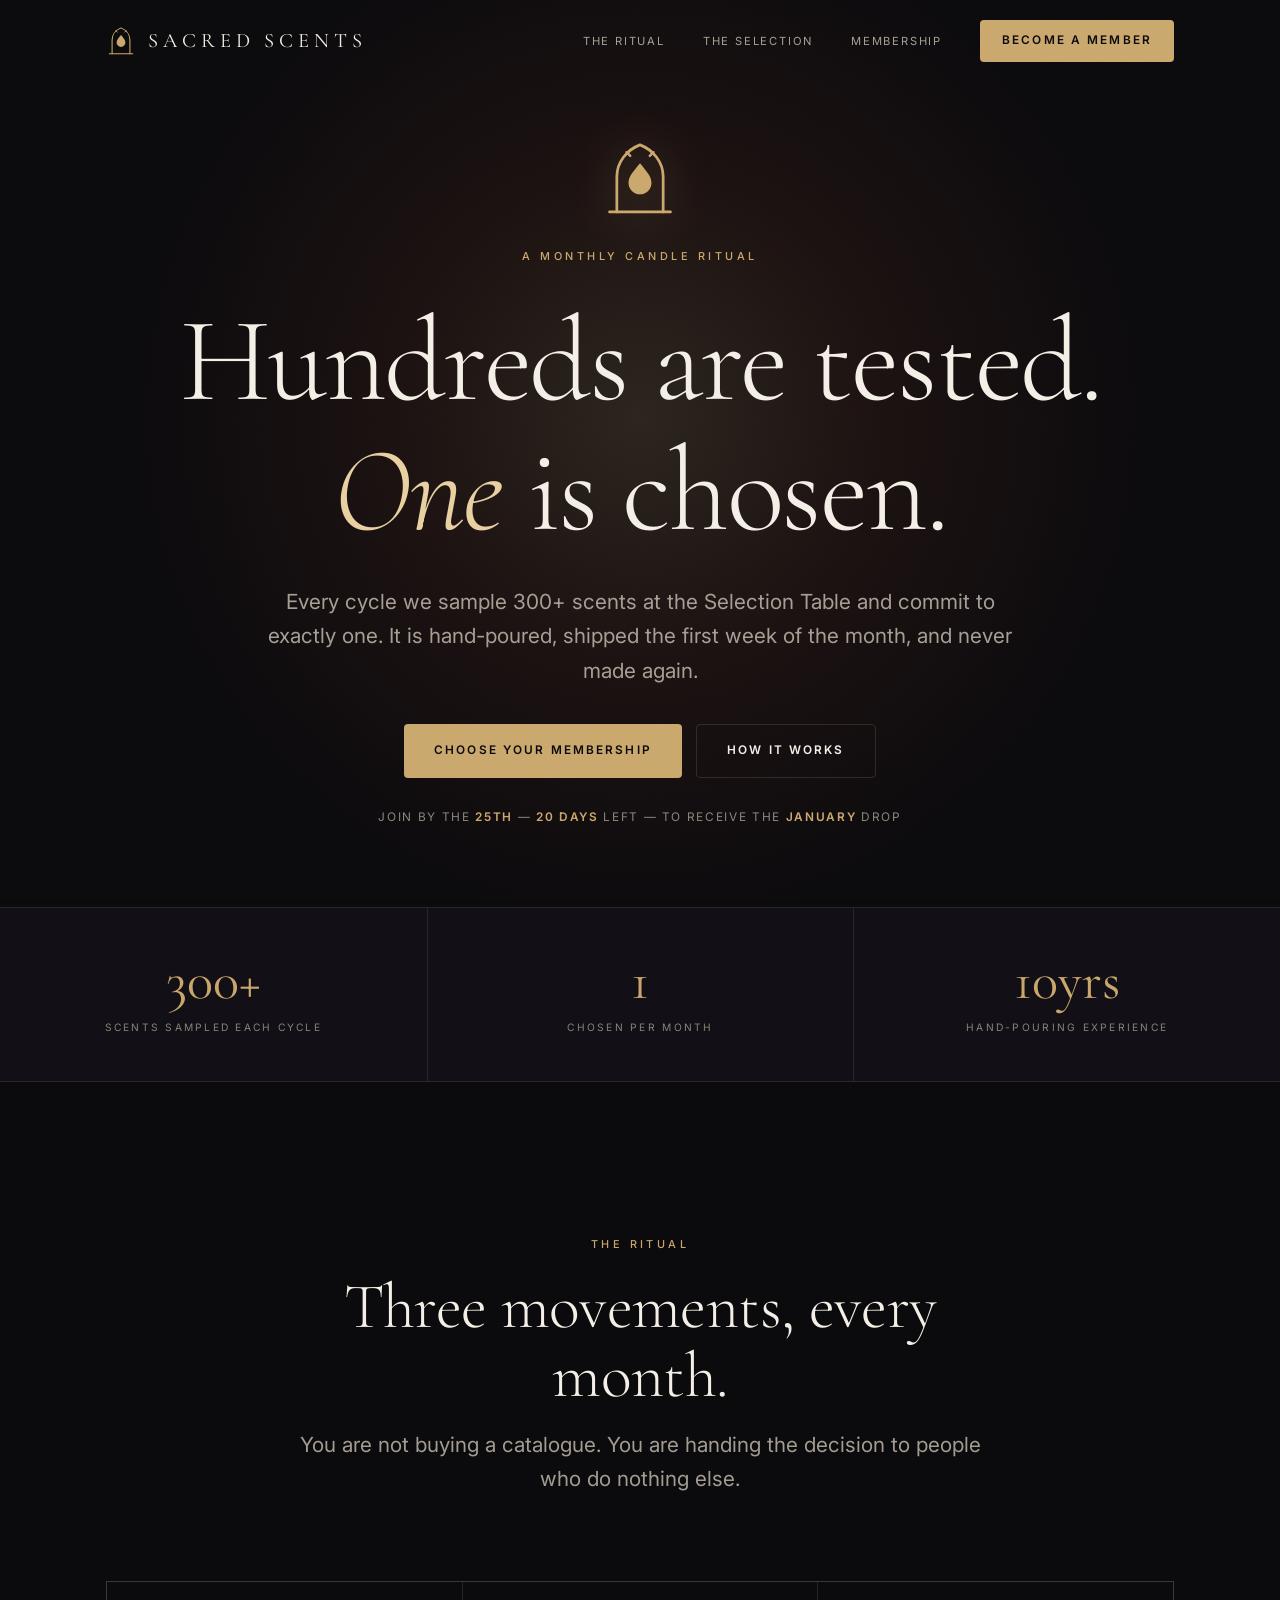
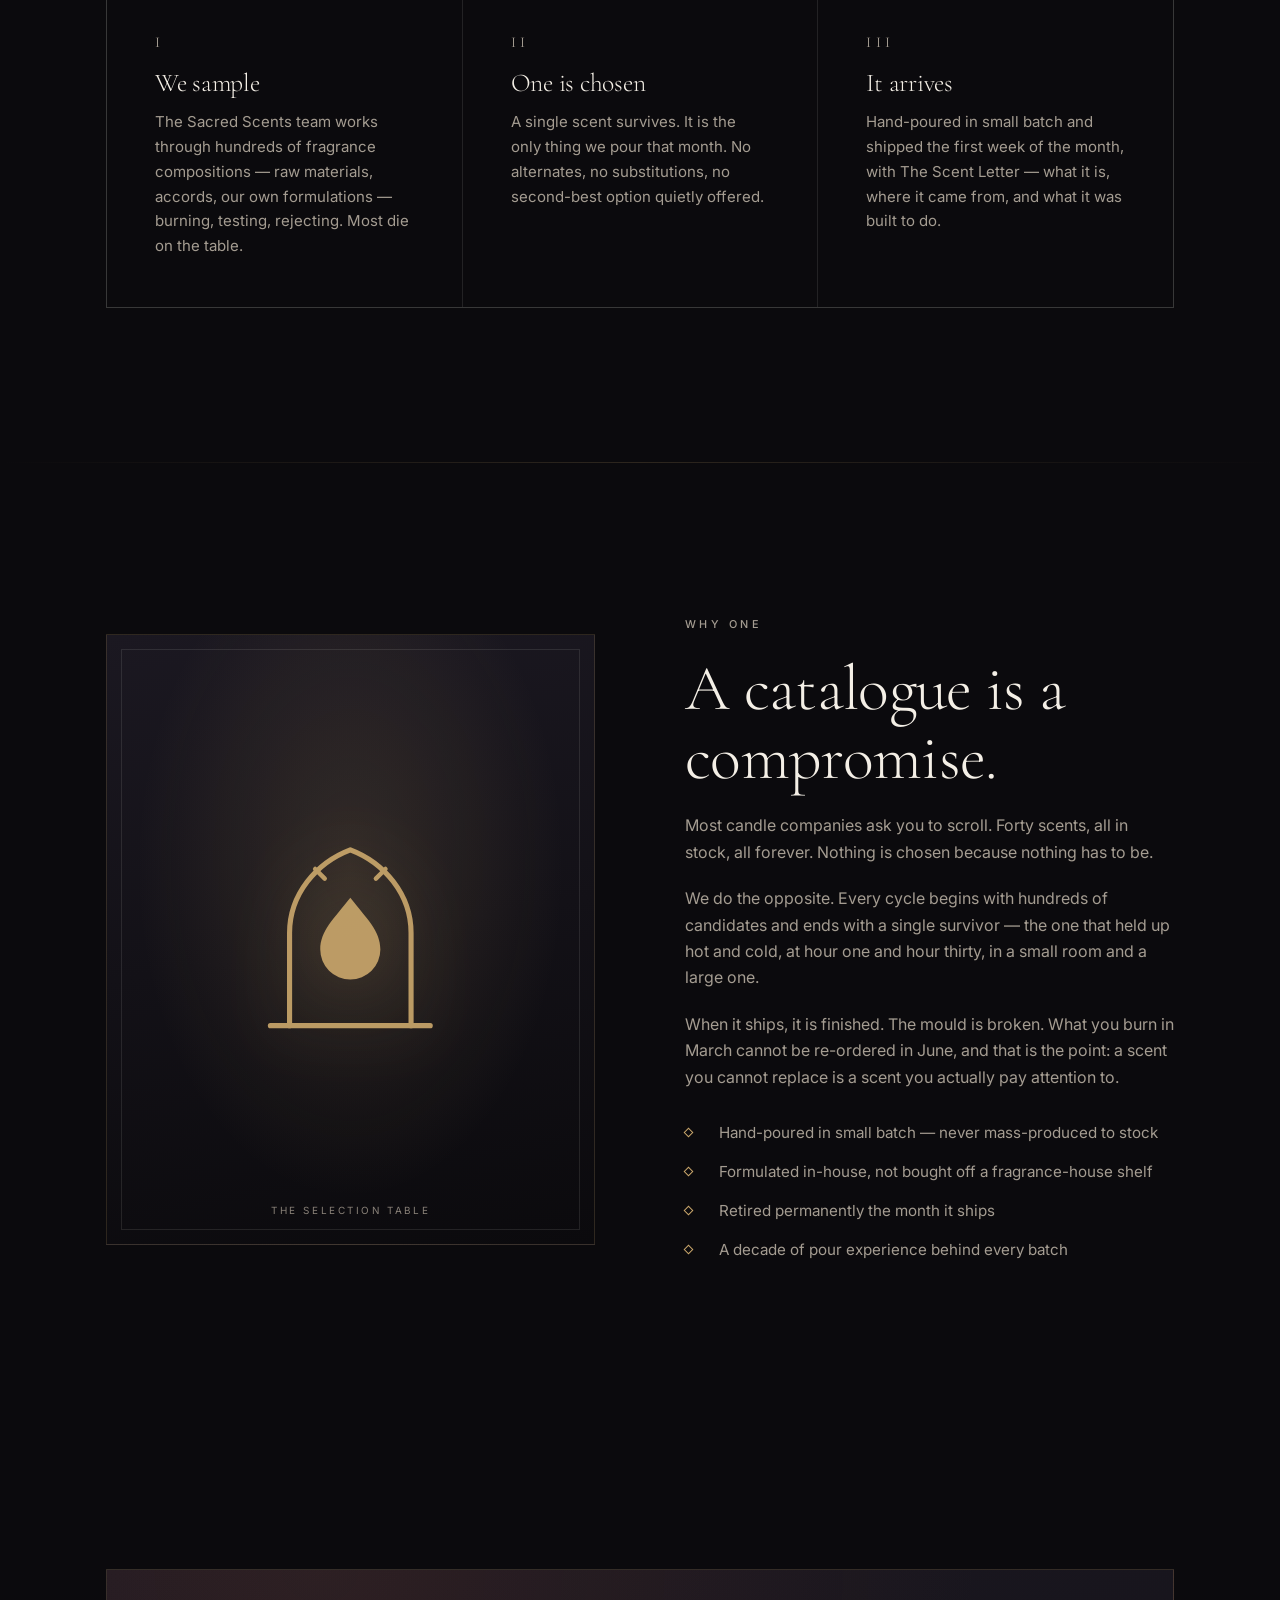
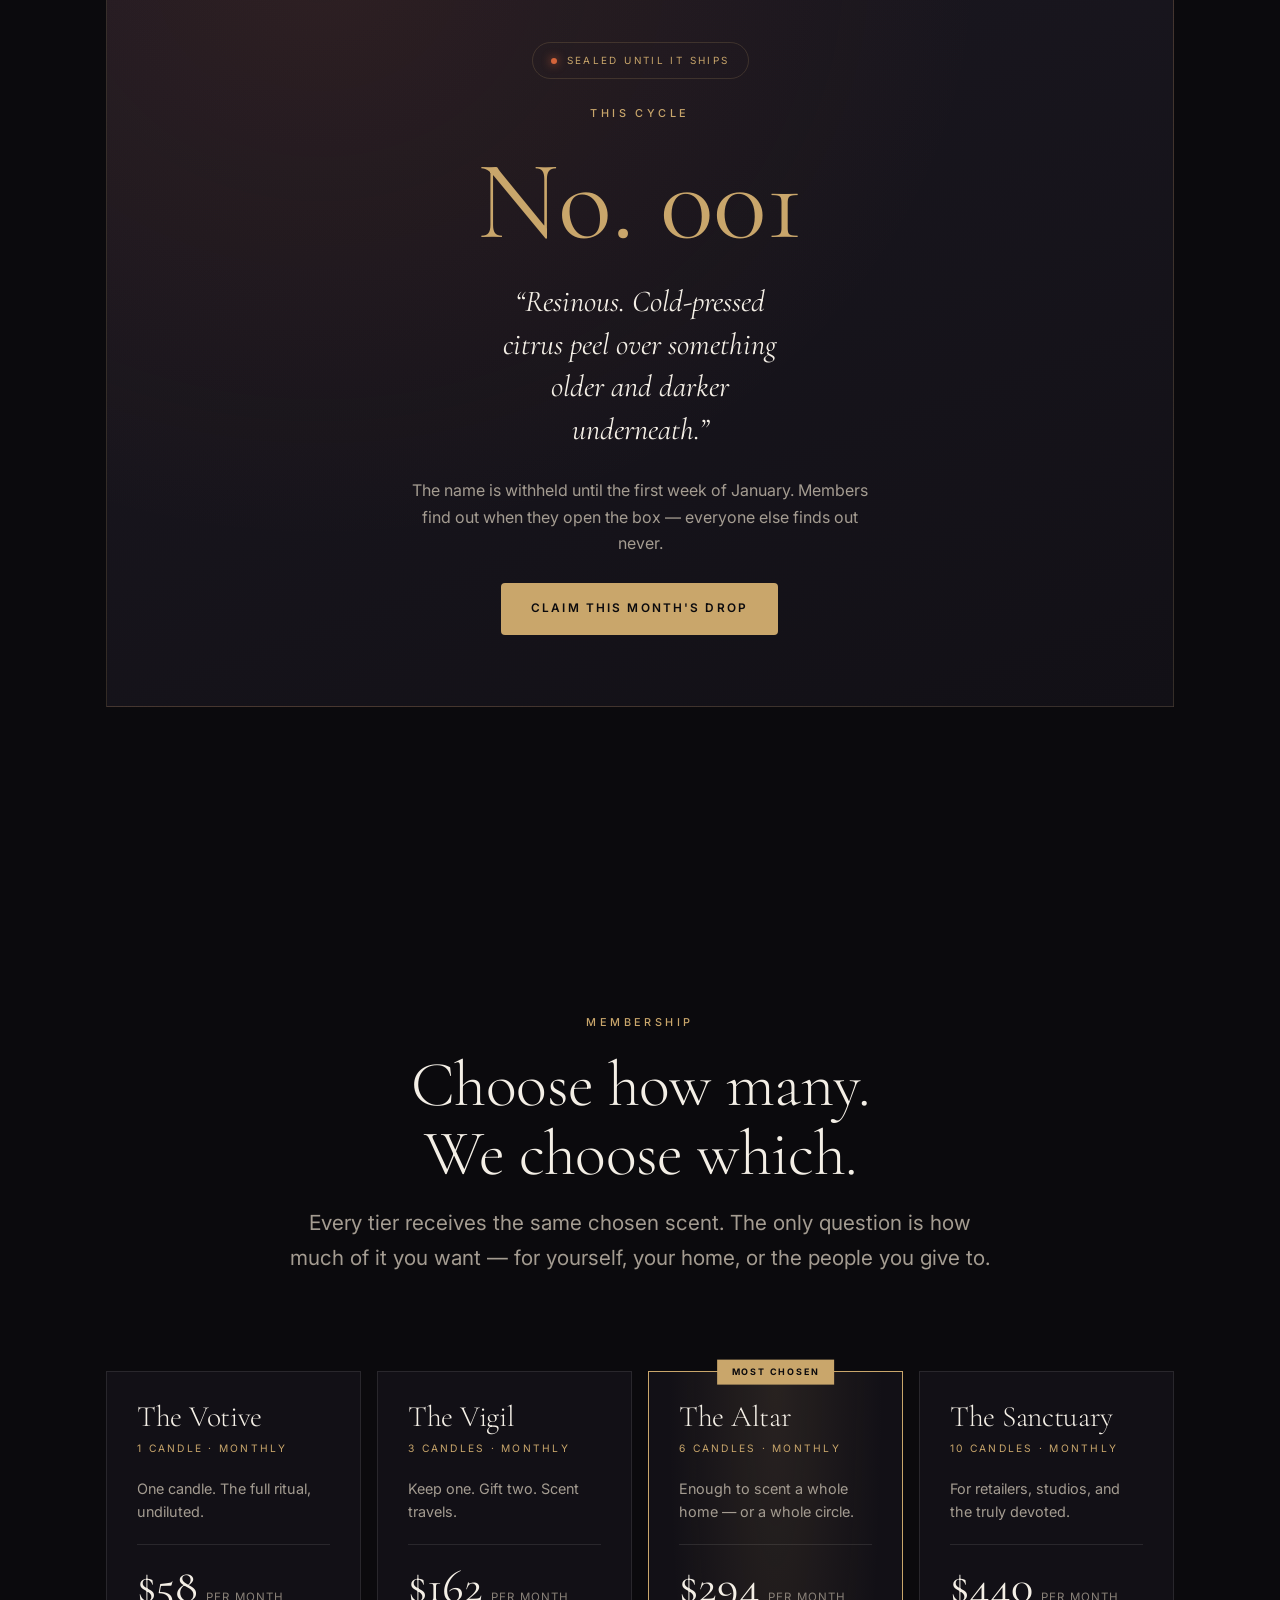
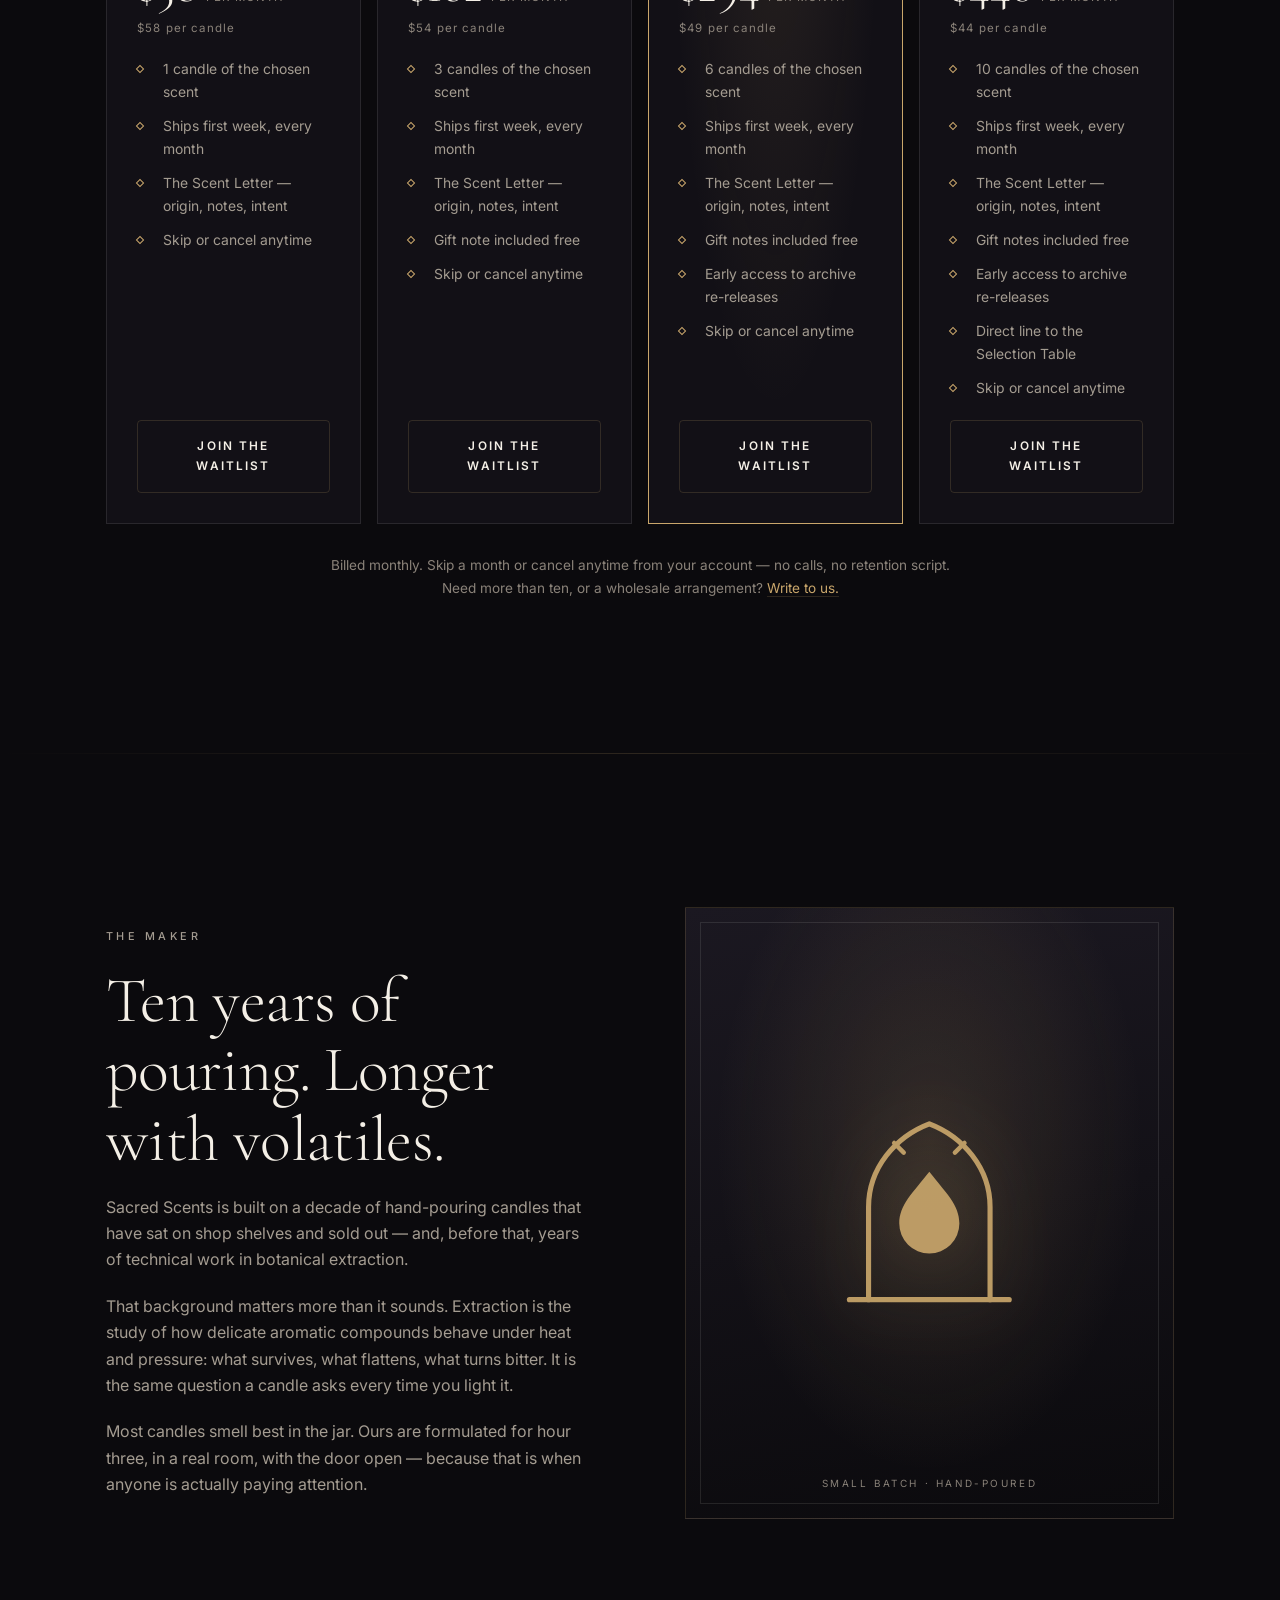
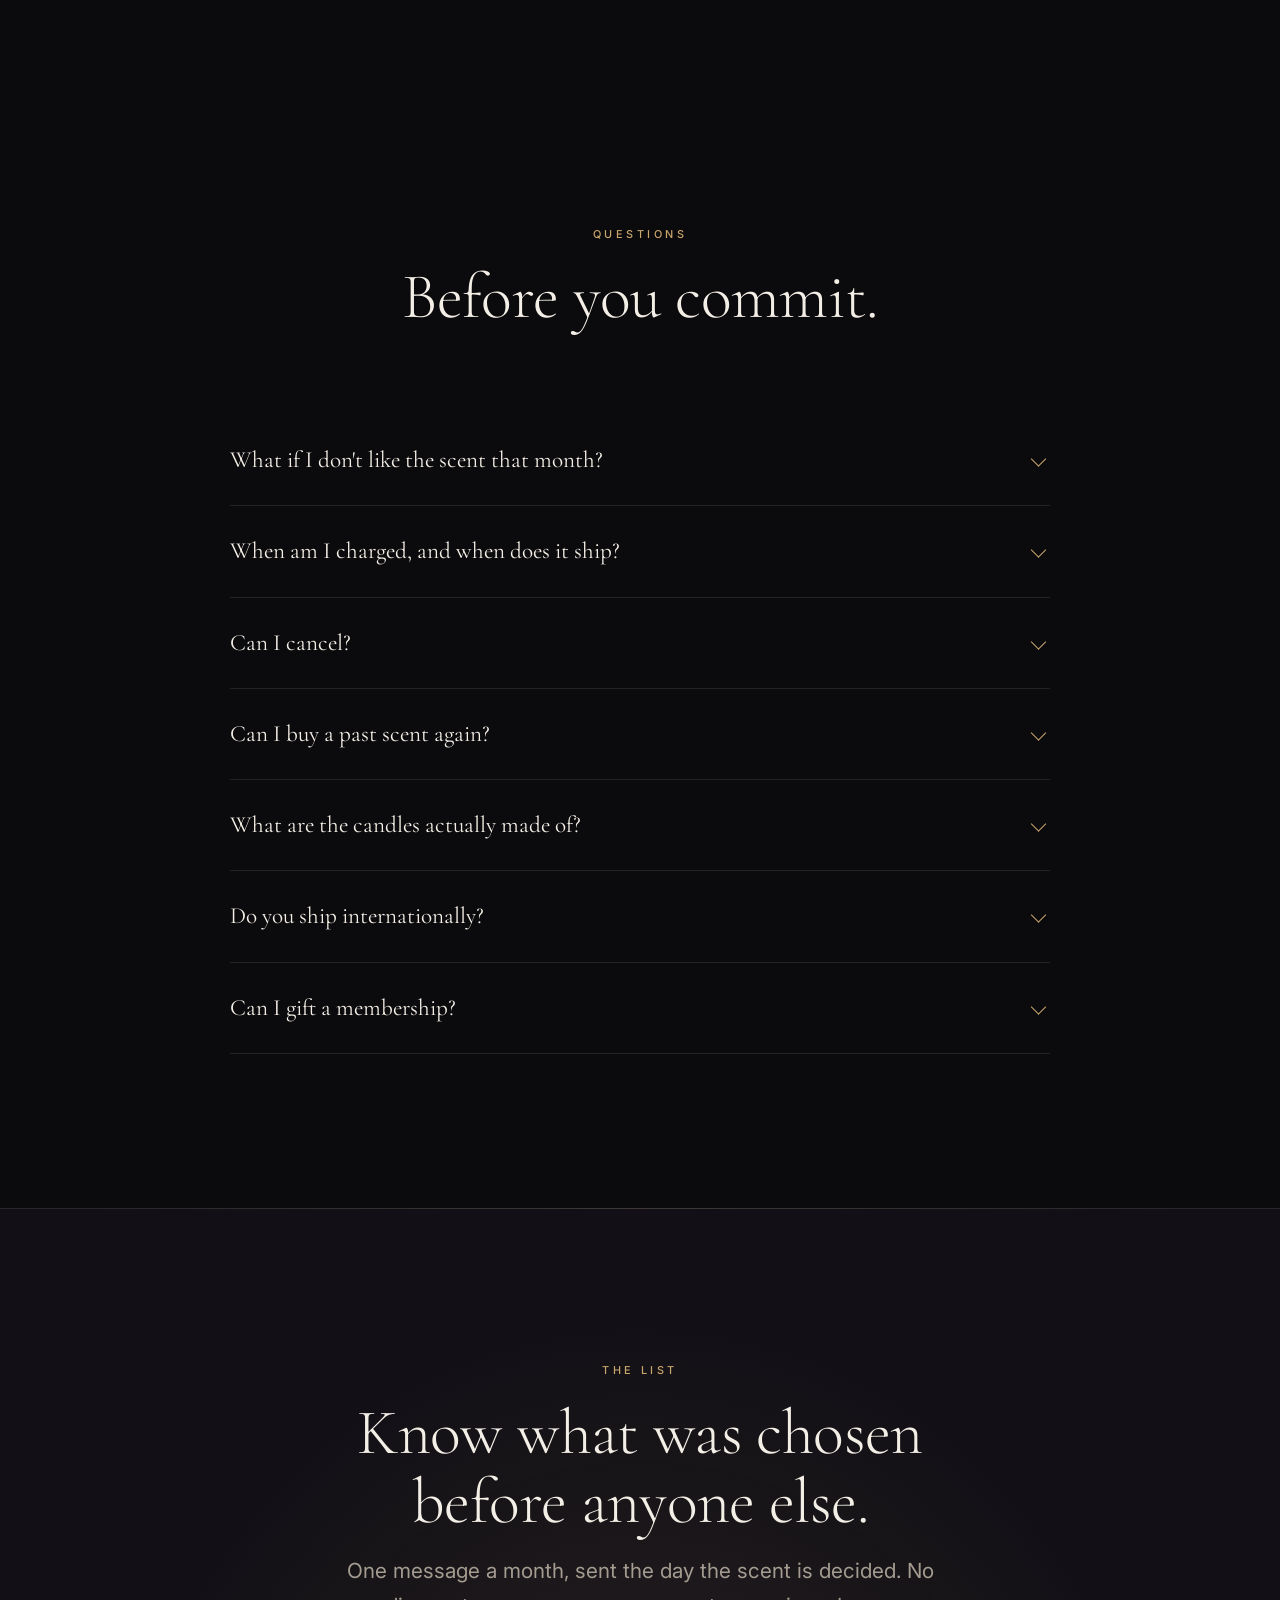
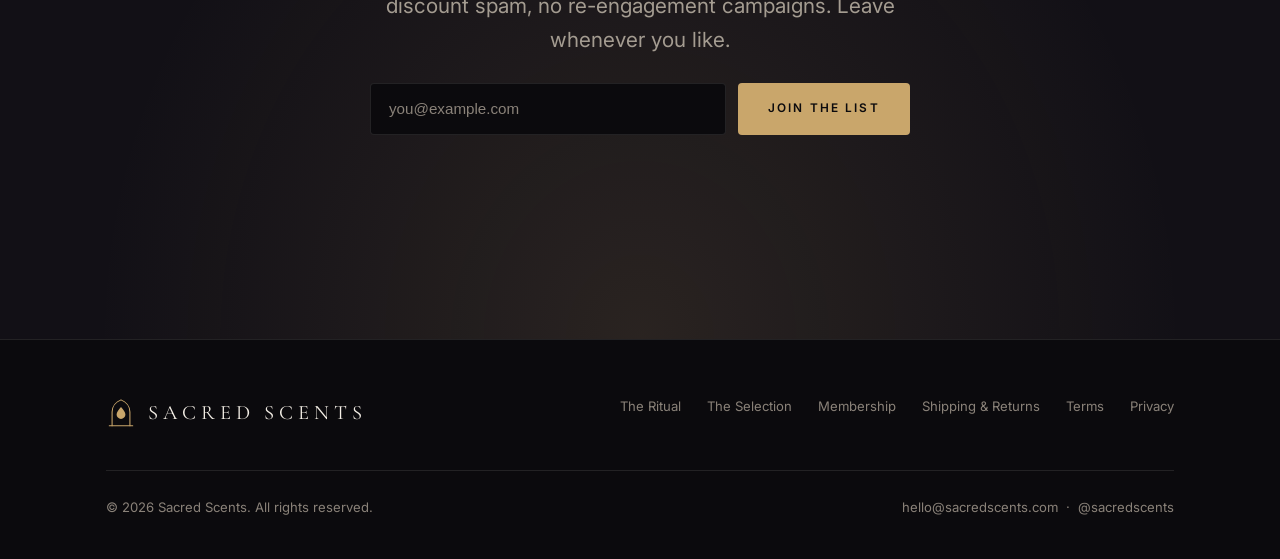
==== index.html @ c2bd65b9 "Build Sacred Scents membership landing page and launch kit Sacred Scents sells a monthly candle memb" ====
<!DOCTYPE html>
<html lang="en">
<head>
<meta charset="utf-8">
<meta name="viewport" content="width=device-width, initial-scale=1">

<title>Sacred Scents — One Scent. Chosen From Hundreds. Every Month.</title>
<meta name="description" content="A monthly candle membership. Hundreds of scents are tested each cycle; exactly one is chosen, hand-poured, and shipped the first week of the month. Then it's gone.">

<meta property="og:type" content="website">
<meta property="og:title" content="Sacred Scents — One Scent. Chosen From Hundreds.">
<meta property="og:description" content="Hundreds of scents tested. One chosen. Hand-poured and shipped the first week of every month.">
<meta property="og:image" content="assets/logo.svg">
<meta name="twitter:card" content="summary_large_image">
<meta name="theme-color" content="#0B0A0D">

<link rel="icon" href="assets/favicon.svg" type="image/svg+xml">
<link rel="preconnect" href="https://fonts.googleapis.com">
<link rel="preconnect" href="https://fonts.gstatic.com" crossorigin>
<link href="https://fonts.googleapis.com/css2?family=Cormorant+Garamond:ital,wght@0,300;0,400;1,300;1,400&family=Inter:wght@400;500;600;700&display=swap" rel="stylesheet">
<link rel="stylesheet" href="css/style.css">
</head>

<body>

<!-- ============ HEADER ============ -->
<header class="site-header">
  <div class="wrap header-inner">
    <a class="logo" href="#top" aria-label="Sacred Scents home">
      <svg viewBox="0 0 64 64" fill="none" aria-hidden="true">
        <path d="M13 59V30C13 17.8 21.5 8 32 4c10.5 4 19 13.8 19 26v29" stroke="currentColor" stroke-width="2.25" stroke-linecap="round" stroke-linejoin="round"/>
        <path d="M7 59h50" stroke="currentColor" stroke-width="2.25" stroke-linecap="round"/>
        <path d="M24 13l-3-3M40 13l3-3" stroke="currentColor" stroke-width="2" stroke-linecap="round"/>
        <path d="M32 19c5.2 6.6 9.4 10.4 9.4 16.2a9.4 9.4 0 1 1-18.8 0C22.6 29.4 26.8 25.6 32 19Z" fill="currentColor"/>
      </svg>
      <span class="logo-text">Sacred Scents</span>
    </a>

    <nav class="nav" aria-label="Main">
      <a class="nav-link" href="#ritual">The Ritual</a>
      <a class="nav-link" href="#selection">The Selection</a>
      <a class="nav-link" href="#membership">Membership</a>
      <a class="btn btn-primary" href="#membership">Become a Member</a>
    </nav>
  </div>
</header>

<main id="top">

<!-- ============ HERO ============ -->
<section class="hero">
  <div class="hero-glow" aria-hidden="true"></div>
  <div class="wrap hero-inner">

    <svg class="hero-mark" viewBox="0 0 64 64" fill="none" aria-hidden="true">
      <path d="M13 59V30C13 17.8 21.5 8 32 4c10.5 4 19 13.8 19 26v29" stroke="currentColor" stroke-width="2.25" stroke-linecap="round" stroke-linejoin="round"/>
      <path d="M7 59h50" stroke="currentColor" stroke-width="2.25" stroke-linecap="round"/>
      <path d="M24 13l-3-3M40 13l3-3" stroke="currentColor" stroke-width="2" stroke-linecap="round"/>
      <path d="M32 19c5.2 6.6 9.4 10.4 9.4 16.2a9.4 9.4 0 1 1-18.8 0C22.6 29.4 26.8 25.6 32 19Z" fill="currentColor"/>
    </svg>

    <p class="eyebrow">A monthly candle ritual</p>

    <h1 class="display">
      <span class="line">Hundreds are tested.</span>
      <span class="line"><em>One</em> is chosen.</span>
    </h1>

    <p class="lede">
      Every cycle we sample <span data-drop-sampled>300</span>+ scents at the Selection Table
      and commit to exactly one. It is hand-poured, shipped the first week of the month,
      and never made again.
    </p>

    <div class="hero-cta">
      <a class="btn btn-primary" href="#membership">Choose your membership</a>
      <a class="btn btn-ghost" href="#ritual">How it works</a>
    </div>

    <p class="hero-note">
      Join by the <strong data-cycle="cutoff">25th</strong> &mdash;
      <strong><span data-cycle="days">0</span> <span data-cycle="daysword">days</span></strong> left &mdash;
      to receive the <strong data-cycle="shipmonth">next</strong> drop
    </p>

  </div>
</section>

<!-- ============ STAT STRIP ============ -->
<section class="strip">
  <div class="strip-grid">
    <div class="stat">
      <div class="stat-num"><span data-proof="scentsPerCycle">300</span>+</div>
      <div class="stat-label">Scents sampled each cycle</div>
    </div>
    <div class="stat">
      <div class="stat-num" data-proof="chosenPerCycle">1</div>
      <div class="stat-label">Chosen per month</div>
    </div>
    <div class="stat">
      <div class="stat-num"><span data-proof="yearsMaking">10</span>yrs</div>
      <div class="stat-label">Hand-pouring experience</div>
    </div>
  </div>
</section>

<!-- ============ THE RITUAL ============ -->
<section class="section-pad" id="ritual">
  <div class="wrap">
    <div class="section-head center reveal">
      <p class="eyebrow">The Ritual</p>
      <h2 class="h2">Three movements, every month.</h2>
      <p class="lede">
        You are not buying a catalogue. You are handing the decision to people
        who do nothing else.
      </p>
    </div>

    <div class="steps reveal">
      <div class="step">
        <p class="step-num">I</p>
        <h3>We sample</h3>
        <p>
          The Sacred Scents team works through hundreds of fragrance compositions
          &mdash; raw materials, accords, our own formulations &mdash; burning, testing,
          rejecting. Most die on the table.
        </p>
      </div>
      <div class="step">
        <p class="step-num">II</p>
        <h3>One is chosen</h3>
        <p>
          A single scent survives. It is the only thing we pour that month.
          No alternates, no substitutions, no second-best option quietly offered.
        </p>
      </div>
      <div class="step">
        <p class="step-num">III</p>
        <h3>It arrives</h3>
        <p>
          Hand-poured in small batch and shipped the first week of the month,
          with The Scent Letter &mdash; what it is, where it came from, and what
          it was built to do.
        </p>
      </div>
    </div>
  </div>
</section>

<hr class="rule">

<!-- ============ THE SELECTION ============ -->
<section class="section-pad" id="selection">
  <div class="wrap split">

    <div class="plate reveal">
      <svg class="plate-mark" viewBox="0 0 64 64" fill="none" aria-hidden="true">
        <path d="M13 59V30C13 17.8 21.5 8 32 4c10.5 4 19 13.8 19 26v29" stroke="currentColor" stroke-width="1.6" stroke-linecap="round" stroke-linejoin="round"/>
        <path d="M7 59h50" stroke="currentColor" stroke-width="1.6" stroke-linecap="round"/>
        <path d="M24 13l-3-3M40 13l3-3" stroke="currentColor" stroke-width="1.4" stroke-linecap="round"/>
        <path d="M32 19c5.2 6.6 9.4 10.4 9.4 16.2a9.4 9.4 0 1 1-18.8 0C22.6 29.4 26.8 25.6 32 19Z" fill="currentColor"/>
      </svg>
      <p class="plate-caption">The Selection Table</p>
      <!-- TODO: swap this plate for a real photograph of the pour room
           or the testing bench. Keep the 4:5 ratio. -->
    </div>

    <div class="prose reveal">
      <p class="eyebrow">Why one</p>
      <h2 class="h2">A catalogue is a compromise.</h2>
      <p>
        Most candle companies ask you to scroll. Forty scents, all in stock,
        all forever. Nothing is chosen because nothing has to be.
      </p>
      <p>
        We do the opposite. Every cycle begins with hundreds of candidates and
        ends with a single survivor &mdash; the one that held up hot and cold,
        at hour one and hour thirty, in a small room and a large one.
      </p>
      <p>
        When it ships, it is finished. The mould is broken. What you burn in
        March cannot be re-ordered in June, and that is the point: a scent you
        cannot replace is a scent you actually pay attention to.
      </p>

      <ul class="marks">
        <li>Hand-poured in small batch &mdash; never mass-produced to stock</li>
        <li>Formulated in-house, not bought off a fragrance-house shelf</li>
        <li>Retired permanently the month it ships</li>
        <li>A decade of pour experience behind every batch</li>
      </ul>
    </div>

  </div>
</section>

<!-- ============ THIS MONTH'S DROP ============ -->
<section class="section-pad">
  <div class="wrap">
    <div class="drop reveal">
      <span class="sealed">Sealed until it ships</span>
      <p class="eyebrow">This cycle</p>
      <div class="drop-number" data-drop-number>No. 001</div>
      <p class="drop-teaser" data-drop-teaser></p>
      <p class="muted" style="max-width:46ch">
        The name is withheld until the first week of
        <span data-cycle="shipmonth">next month</span>. Members find out when
        they open the box &mdash; everyone else finds out never.
      </p>
      <a class="btn btn-primary" href="#membership">Claim this month's drop</a>
    </div>
  </div>
</section>

<!-- ============ MEMBERSHIP ============ -->
<section class="section-pad" id="membership">
  <div class="wrap">
    <div class="section-head center reveal">
      <p class="eyebrow">Membership</p>
      <h2 class="h2">Choose how many.<br>We choose which.</h2>
      <p class="lede">
        Every tier receives the same chosen scent. The only question is how much
        of it you want &mdash; for yourself, your home, or the people you give to.
      </p>
    </div>

    <div class="tiers" data-tiers>
      <!-- rendered from js/config.js -->
    </div>

    <p class="tiers-foot">
      Billed monthly. Skip a month or cancel anytime from your account &mdash; no calls, no retention script.<br>
      Need more than ten, or a wholesale arrangement?
      <a data-brand-email-href href="#">Write to us.</a>
    </p>
  </div>
</section>

<hr class="rule">

<!-- ============ THE MAKER ============ -->
<section class="section-pad">
  <div class="wrap split">
    <div class="prose reveal">
      <p class="eyebrow">The Maker</p>
      <h2 class="h2">Ten years of pouring. Longer with volatiles.</h2>
      <p>
        Sacred Scents is built on a decade of hand-pouring candles that have sat
        on shop shelves and sold out &mdash; and, before that, years of technical
        work in botanical extraction.
      </p>
      <p>
        That background matters more than it sounds. Extraction is the study of
        how delicate aromatic compounds behave under heat and pressure: what
        survives, what flattens, what turns bitter. It is the same question a
        candle asks every time you light it.
      </p>
      <p>
        Most candles smell best in the jar. Ours are formulated for hour three,
        in a real room, with the door open &mdash; because that is when anyone
        is actually paying attention.
      </p>
      <!-- TODO: add a founder portrait + signature here once you have one.
           Social proof accelerator: name the stores that carried your candles. -->
    </div>

    <div class="plate reveal">
      <svg class="plate-mark" viewBox="0 0 64 64" fill="none" aria-hidden="true">
        <path d="M13 59V30C13 17.8 21.5 8 32 4c10.5 4 19 13.8 19 26v29" stroke="currentColor" stroke-width="1.6" stroke-linecap="round" stroke-linejoin="round"/>
        <path d="M7 59h50" stroke="currentColor" stroke-width="1.6" stroke-linecap="round"/>
        <path d="M24 13l-3-3M40 13l3-3" stroke="currentColor" stroke-width="1.4" stroke-linecap="round"/>
        <path d="M32 19c5.2 6.6 9.4 10.4 9.4 16.2a9.4 9.4 0 1 1-18.8 0C22.6 29.4 26.8 25.6 32 19Z" fill="currentColor"/>
      </svg>
      <p class="plate-caption">Small batch &middot; hand-poured</p>
      <!-- TODO: swap for a photograph of a candle burning, or the pour itself. -->
    </div>
  </div>
</section>

<!-- ============ FAQ ============ -->
<section class="section-pad">
  <div class="wrap">
    <div class="section-head center reveal">
      <p class="eyebrow">Questions</p>
      <h2 class="h2">Before you commit.</h2>
    </div>

    <div class="faq reveal">

      <details>
        <summary>What if I don't like the scent that month?</summary>
        <div class="answer">
          <p>
            You can skip any month from your account, as long as you do it before
            the <span data-cycle="cutoff">25th</span>. You will not be charged and
            nothing will ship. Your membership picks back up the following cycle.
          </p>
          <p>
            That said &mdash; the discovery is the product. Members regularly tell
            us their favourite candle of the year was one they would never have
            picked off a shelf.
          </p>
        </div>
      </details>

      <details>
        <summary>When am I charged, and when does it ship?</summary>
        <div class="answer">
          <p>
            You are charged on the same date each month when your membership
            renews. Orders are cut off on the <span data-cycle="cutoff">25th</span>,
            poured in the days after, and shipped during the first week of the
            following month.
          </p>
          <p>
            Join today and your first box goes out in the first week of
            <span data-cycle="shipmonth">next month</span>.
          </p>
        </div>
      </details>

      <details>
        <summary>Can I cancel?</summary>
        <div class="answer">
          <p>
            Anytime, in two clicks, from the billing portal linked in every receipt
            we send. No phone call, no email chain, no offer you have to decline
            three times. If a membership needs a retention script to survive, it
            was not worth having.
          </p>
        </div>
      </details>

      <details>
        <summary>Can I buy a past scent again?</summary>
        <div class="answer">
          <p>
            No. When a cycle closes, that scent is retired permanently. Occasionally
            we re-release a single archive scent for existing members at
            The Altar tier and above &mdash; but it is never guaranteed and never
            sold publicly.
          </p>
        </div>
      </details>

      <details>
        <summary>What are the candles actually made of?</summary>
        <div class="answer">
          <!-- TODO: replace with your real specs before launch. Be specific —
               this answer converts. e.g. "9 oz, coconut-apricot wax, crackling
               wood wick, 55-60 hour burn, amber glass vessel." -->
          <p>
            Hand-poured in small batch using a clean-burning natural wax blend,
            with a fragrance load tuned per scent rather than per recipe.
            Full specifications &mdash; size, wax, wick, burn time &mdash; are listed
            at checkout and printed on The Scent Letter in every box.
          </p>
        </div>
      </details>

      <details>
        <summary>Do you ship internationally?</summary>
        <div class="answer">
          <!-- TODO: confirm your shipping zones before launch. -->
          <p>
            We ship across the United States with tracking included on every
            membership. International shipping is opening in stages &mdash;
            <a data-brand-email-href href="#">write to us</a> and we will tell
            you when your country is next.
          </p>
        </div>
      </details>

      <details>
        <summary>Can I gift a membership?</summary>
        <div class="answer">
          <p>
            Yes &mdash; take The Vigil or The Altar and have the extra candles sent
            with a gift note at no charge. For a full standalone gift membership,
            <a data-brand-email-href href="#">write to us</a> and we will set it up
            by hand.
          </p>
        </div>
      </details>

    </div>
  </div>
</section>

<!-- ============ WAITLIST / JOIN ============ -->
<section class="section-pad join" id="join">
  <div class="wrap section-head center reveal" style="margin-bottom:0">
    <p class="eyebrow">The List</p>
    <h2 class="h2">Know what was chosen<br>before anyone else.</h2>
    <p class="lede">
      One message a month, sent the day the scent is decided. No discount spam,
      no re-engagement campaigns. Leave whenever you like.
    </p>

    <form class="form" data-form novalidate>
      <label class="sr-only" for="email" style="position:absolute;width:1px;height:1px;overflow:hidden;clip:rect(0 0 0 0)">Email address</label>
      <input id="email" type="email" name="email" required autocomplete="email" placeholder="you@example.com">
      <button class="btn btn-primary" type="submit">Join the list</button>
    </form>
    <p class="form-msg" data-form-msg role="status" aria-live="polite"></p>
  </div>
</section>

</main>

<!-- ============ FOOTER ============ -->
<footer class="site-footer">
  <div class="wrap">

    <div class="footer-top">
      <a class="logo" href="#top" aria-label="Sacred Scents home">
        <svg viewBox="0 0 64 64" fill="none" aria-hidden="true">
          <path d="M13 59V30C13 17.8 21.5 8 32 4c10.5 4 19 13.8 19 26v29" stroke="currentColor" stroke-width="2.25" stroke-linecap="round" stroke-linejoin="round"/>
          <path d="M7 59h50" stroke="currentColor" stroke-width="2.25" stroke-linecap="round"/>
          <path d="M32 19c5.2 6.6 9.4 10.4 9.4 16.2a9.4 9.4 0 1 1-18.8 0C22.6 29.4 26.8 25.6 32 19Z" fill="currentColor"/>
        </svg>
        <span class="logo-text">Sacred Scents</span>
      </a>

      <nav class="footer-links" aria-label="Footer">
        <a href="#ritual">The Ritual</a>
        <a href="#selection">The Selection</a>
        <a href="#membership">Membership</a>
        <a href="legal/shipping.html">Shipping &amp; Returns</a>
        <a href="legal/terms.html">Terms</a>
        <a href="legal/privacy.html">Privacy</a>
      </nav>
    </div>

    <div class="footer-bottom">
      <p>&copy; <span data-year>2026</span> Sacred Scents. All rights reserved.</p>
      <p>
        <a data-brand-email href="#">hello@sacredscents.com</a>
        &nbsp;&middot;&nbsp;
        <a data-brand-instagram="handle" href="#" rel="noopener">@sacredscents</a>
      </p>
    </div>

  </div>
</footer>

<script src="js/config.js"></script>
<script src="js/main.js"></script>
</body>
</html>
---- css/style.css ----
/* ============================================================
   SACRED SCENTS — stylesheet
   ============================================================ */

/* ---------- tokens ---------- */
:root {
  --ink:        #0B0A0D;
  --ink-2:      #121016;
  --ink-3:      #1B1821;
  --line:       rgba(201, 166, 107, 0.18);
  --line-soft:  rgba(244, 239, 230, 0.10);

  --bone:       #F4EFE6;
  --bone-dim:   #A49C91;
  --bone-faint: #8A8279;

  --gold:       #C9A66B;
  --gold-lit:   #E8CFA0;
  --ember:      #D4643A;

  --serif: "Cormorant Garamond", Garamond, Georgia, serif;
  --sans:  "Inter", -apple-system, BlinkMacSystemFont, "Segoe UI", Helvetica, Arial, sans-serif;

  --wrap: 1180px;
  --gutter: clamp(20px, 5vw, 56px);
  --radius: 4px;

  --ease: cubic-bezier(0.22, 1, 0.36, 1);
}

/* ---------- reset ---------- */
*, *::before, *::after { box-sizing: border-box; }
* { margin: 0; }
html { -webkit-text-size-adjust: 100%; scroll-behavior: smooth; }
@media (prefers-reduced-motion: reduce) { html { scroll-behavior: auto; } }

body {
  background: var(--ink);
  color: var(--bone);
  font-family: var(--sans);
  font-size: 16px;
  line-height: 1.65;
  -webkit-font-smoothing: antialiased;
  overflow-x: hidden;
}

img, svg { display: block; max-width: 100%; }
a { color: inherit; text-decoration: none; }
button { font: inherit; color: inherit; background: none; border: 0; cursor: pointer; }

::selection { background: var(--gold); color: var(--ink); }

:focus-visible {
  outline: 2px solid var(--gold-lit);
  outline-offset: 3px;
  border-radius: 2px;
}

/* ---------- grain overlay ---------- */
body::after {
  content: "";
  position: fixed;
  inset: 0;
  pointer-events: none;
  z-index: 9999;
  opacity: 0.30;
  mix-blend-mode: overlay;
  background-image: url("data:image/svg+xml,%3Csvg xmlns='http://www.w3.org/2000/svg' width='160' height='160'%3E%3Cfilter id='n'%3E%3CfeTurbulence type='fractalNoise' baseFrequency='0.85' numOctaves='3'/%3E%3C/filter%3E%3Crect width='160' height='160' filter='url(%23n)' opacity='0.42'/%3E%3C/svg%3E");
}

/* ---------- typography ---------- */
h1, h2, h3, h4 {
  font-family: var(--serif);
  font-weight: 300;
  line-height: 1.08;
  letter-spacing: -0.01em;
}

.display {
  font-size: clamp(3rem, 9.5vw, 7.5rem);
  letter-spacing: -0.02em;
}

.h2 { font-size: clamp(2.2rem, 5.2vw, 4rem); }
.h3 { font-size: clamp(1.5rem, 2.6vw, 2.1rem); }

.eyebrow {
  font-family: var(--sans);
  font-size: 0.68rem;
  font-weight: 500;
  letter-spacing: 0.32em;
  text-transform: uppercase;
  color: var(--gold);
}

.lede {
  font-size: clamp(1.05rem, 1.9vw, 1.3rem);
  color: var(--bone-dim);
  max-width: 60ch;
}

.muted { color: var(--bone-dim); }
.gold  { color: var(--gold); }
.italic-serif { font-family: var(--serif); font-style: italic; font-size: 1.15em; }

/* ---------- layout ---------- */
.wrap {
  width: 100%;
  max-width: var(--wrap);
  margin-inline: auto;
  padding-inline: var(--gutter);
}

section { position: relative; }

.section-pad { padding-block: clamp(80px, 12vw, 160px); }

.rule {
  height: 1px;
  background: linear-gradient(90deg, transparent, var(--line), transparent);
  border: 0;
}

/* ---------- buttons ---------- */
.btn {
  display: inline-flex;
  align-items: center;
  justify-content: center;
  gap: 10px;
  padding: 16px 30px;
  border-radius: var(--radius);
  font-size: 0.74rem;
  font-weight: 600;
  letter-spacing: 0.18em;
  text-transform: uppercase;
  text-align: center;
  transition: transform .4s var(--ease), background-color .3s, color .3s, border-color .3s, box-shadow .4s;
  will-change: transform;
}

.btn-primary {
  background: var(--gold);
  color: var(--ink);
  box-shadow: 0 0 0 rgba(201, 166, 107, 0);
}
.btn-primary:hover {
  background: var(--gold-lit);
  transform: translateY(-2px);
  box-shadow: 0 14px 40px -12px rgba(201, 166, 107, 0.55);
}

.btn-ghost {
  border: 1px solid var(--line);
  color: var(--bone);
}
.btn-ghost:hover {
  border-color: var(--gold);
  color: var(--gold-lit);
  transform: translateY(-2px);
}

.btn-block { width: 100%; }

@media (prefers-reduced-motion: reduce) {
  .btn:hover { transform: none; }
}

/* ---------- header ---------- */
.site-header {
  position: fixed;
  top: 0; left: 0; right: 0;
  z-index: 100;
  padding-block: 20px;
  transition: background-color .45s var(--ease), padding .45s var(--ease), border-color .45s;
  border-bottom: 1px solid transparent;
}
.site-header.is-stuck {
  background: rgba(11, 10, 13, 0.82);
  backdrop-filter: blur(16px);
  -webkit-backdrop-filter: blur(16px);
  border-bottom-color: var(--line-soft);
  padding-block: 12px;
}

.header-inner {
  display: flex;
  align-items: center;
  justify-content: space-between;
  gap: 24px;
}

.logo {
  display: inline-flex;
  align-items: center;
  gap: 12px;
  color: var(--gold);
}
.logo svg { width: 30px; height: 30px; flex: none; }
.logo-text {
  font-family: var(--serif);
  font-size: 1.28rem;
  letter-spacing: 0.24em;
  color: var(--bone);
  text-transform: uppercase;
  white-space: nowrap;
}

.nav {
  display: flex;
  align-items: center;
  gap: clamp(18px, 3vw, 38px);
}
.nav .nav-link {
  font-size: 0.7rem;
  letter-spacing: 0.16em;
  text-transform: uppercase;
  color: var(--bone-dim);
  transition: color .3s;
}
.nav .nav-link:hover { color: var(--gold-lit); }
.nav .btn { padding: 11px 22px; }

@media (max-width: 860px) {
  .nav .nav-link { display: none; }
  .logo-text { font-size: 1.05rem; letter-spacing: 0.18em; }
}

/* ---------- hero ---------- */
.hero {
  position: relative;
  min-height: 100svh;
  display: flex;
  align-items: center;
  padding-block: 140px 80px;
  overflow: hidden;
}

.hero-glow {
  position: absolute;
  left: 50%;
  top: 46%;
  width: min(1100px, 150vw);
  aspect-ratio: 1;
  translate: -50% -50%;
  background: radial-gradient(circle,
              rgba(201, 166, 107, 0.17) 0%,
              rgba(212, 100, 58, 0.08) 32%,
              transparent 66%);
  pointer-events: none;
  animation: breathe 7s ease-in-out infinite;
}

@keyframes breathe {
  0%, 100% { opacity: .78; transform: translate(-50%, -50%) scale(1); }
  50%      { opacity: 1;   transform: translate(-50%, -50%) scale(1.06); }
}
@media (prefers-reduced-motion: reduce) {
  .hero-glow { animation: none; }
}

.hero-inner {
  position: relative;
  z-index: 2;
  text-align: center;
  display: grid;
  justify-items: center;
  gap: 30px;
}

.hero-mark {
  width: clamp(54px, 8vw, 78px);
  color: var(--gold);
  filter: drop-shadow(0 0 26px rgba(201, 166, 107, 0.4));
}

.hero h1 .line { display: block; }
.hero h1 em {
  font-style: italic;
  color: var(--gold-lit);
}

.hero-cta {
  display: flex;
  flex-wrap: wrap;
  gap: 14px;
  justify-content: center;
  margin-top: 6px;
}

.hero-note {
  font-size: 0.74rem;
  letter-spacing: 0.14em;
  text-transform: uppercase;
  color: var(--bone-faint);
}
.hero-note strong { color: var(--gold); font-weight: 600; }

/* ---------- stat strip ---------- */
.strip {
  border-block: 1px solid var(--line-soft);
  background: var(--ink-2);
}
.strip-grid {
  display: grid;
  grid-template-columns: repeat(3, 1fr);
}
.stat {
  padding: clamp(28px, 4vw, 46px) 20px;
  text-align: center;
  border-left: 1px solid var(--line-soft);
}
.stat:first-child { border-left: 0; }
.stat-num {
  font-family: var(--serif);
  font-size: clamp(2.2rem, 5vw, 3.4rem);
  line-height: 1;
  color: var(--gold);
}
.stat-label {
  margin-top: 10px;
  font-size: 0.64rem;
  letter-spacing: 0.22em;
  text-transform: uppercase;
  color: var(--bone-faint);
}

@media (max-width: 620px) {
  .stat-label { letter-spacing: 0.14em; font-size: 0.58rem; }
}

/* ---------- section heading block ---------- */
.section-head {
  display: grid;
  gap: 18px;
  max-width: 720px;
  margin-bottom: clamp(48px, 7vw, 84px);
}
.section-head.center {
  justify-items: center;
  text-align: center;
  margin-inline: auto;
}

/* ---------- process ---------- */
.steps {
  display: grid;
  grid-template-columns: repeat(auto-fit, minmax(260px, 1fr));
  gap: 1px;
  background: var(--line-soft);
  border: 1px solid var(--line-soft);
}
.step {
  background: var(--ink);
  padding: clamp(30px, 4vw, 48px);
  display: grid;
  gap: 14px;
  align-content: start;
  transition: background-color .5s var(--ease);
}
.step:hover { background: var(--ink-2); }
.step-num {
  font-family: var(--serif);
  font-size: 0.95rem;
  letter-spacing: 0.3em;
  color: var(--gold);
}
.step h3 { font-size: 1.6rem; }
.step p { color: var(--bone-dim); font-size: 0.94rem; }

/* ---------- selection / editorial split ---------- */
.split {
  display: grid;
  grid-template-columns: 1fr 1fr;
  gap: clamp(40px, 7vw, 90px);
  align-items: center;
}
@media (max-width: 900px) {
  .split { grid-template-columns: 1fr; }
}

.plate {
  position: relative;
  aspect-ratio: 4 / 5;
  border: 1px solid var(--line);
  background:
    radial-gradient(ellipse at 50% 38%, rgba(201,166,107,0.16), transparent 62%),
    linear-gradient(170deg, var(--ink-3), var(--ink));
  display: grid;
  place-items: center;
  overflow: hidden;
}
.plate::before {
  content: "";
  position: absolute;
  inset: 14px;
  border: 1px solid var(--line-soft);
  pointer-events: none;
}
.plate-mark {
  width: 42%;
  color: var(--gold);
  opacity: 0.92;
  filter: drop-shadow(0 0 40px rgba(201, 166, 107, 0.35));
}
.plate-caption {
  position: absolute;
  bottom: 26px;
  left: 0; right: 0;
  text-align: center;
  font-size: 0.62rem;
  letter-spacing: 0.26em;
  text-transform: uppercase;
  color: var(--bone-faint);
}

.prose > * + * { margin-top: 20px; }
.prose p { color: var(--bone-dim); }

.marks {
  display: grid;
  gap: 14px;
  margin-top: 30px;
  padding: 0;
  list-style: none;
}
.marks li {
  display: grid;
  grid-template-columns: 20px 1fr;
  gap: 14px;
  align-items: start;
  font-size: 0.95rem;
  color: var(--bone-dim);
}
.marks li::before {
  content: "";
  width: 7px; height: 7px;
  margin-top: 9px;
  border: 1px solid var(--gold);
  rotate: 45deg;
}

/* ---------- drop card ---------- */
.drop {
  border: 1px solid var(--line);
  background:
    radial-gradient(ellipse at 20% 0%, rgba(212,100,58,0.10), transparent 55%),
    linear-gradient(160deg, var(--ink-3), var(--ink-2));
  padding: clamp(34px, 6vw, 72px);
  display: grid;
  gap: 26px;
  text-align: center;
  justify-items: center;
}
.drop-number {
  font-family: var(--serif);
  font-size: clamp(3.4rem, 11vw, 7rem);
  line-height: .95;
  color: var(--gold);
}
.drop-teaser {
  font-family: var(--serif);
  font-style: italic;
  font-size: clamp(1.25rem, 2.8vw, 1.9rem);
  line-height: 1.4;
  max-width: 24ch;
  color: var(--bone);
}
.sealed {
  display: inline-flex;
  align-items: center;
  gap: 10px;
  padding: 9px 18px;
  border: 1px solid var(--line);
  border-radius: 100px;
  font-size: 0.62rem;
  letter-spacing: 0.24em;
  text-transform: uppercase;
  color: var(--gold);
}
.sealed::before {
  content: "";
  width: 6px; height: 6px;
  border-radius: 50%;
  background: var(--ember);
  box-shadow: 0 0 10px var(--ember);
  animation: pulse 2.4s ease-in-out infinite;
}
@keyframes pulse { 0%,100%{opacity:1} 50%{opacity:.3} }
@media (prefers-reduced-motion: reduce) { .sealed::before { animation: none; } }

/* ---------- tiers ---------- */
.tiers {
  display: grid;
  grid-template-columns: repeat(4, 1fr);
  gap: 16px;
  align-items: stretch;
  padding-top: 12px;
}
@media (max-width: 1040px) {
  .tiers { grid-template-columns: repeat(2, 1fr); gap: 20px; }
}
@media (max-width: 600px) {
  .tiers { grid-template-columns: 1fr; }
}

.tier {
  position: relative;
  display: flex;
  flex-direction: column;
  gap: 20px;
  padding: clamp(24px, 2.4vw, 30px);
  border: 1px solid var(--line-soft);
  background: var(--ink-2);
  transition: border-color .45s var(--ease), transform .45s var(--ease), background-color .45s;
}
.tier:hover {
  border-color: var(--line);
  transform: translateY(-4px);
}
.tier.is-featured {
  border-color: var(--gold);
  background:
    radial-gradient(ellipse at 50% 0%, rgba(201,166,107,0.12), transparent 60%),
    var(--ink-2);
}
@media (prefers-reduced-motion: reduce) { .tier:hover { transform: none; } }

.tier-flag {
  position: absolute;
  top: 0;
  left: 50%;
  translate: -50% -50%;
  padding: 5px 15px;
  background: var(--gold);
  color: var(--ink);
  font-size: 0.56rem;
  font-weight: 700;
  letter-spacing: 0.2em;
  text-transform: uppercase;
  white-space: nowrap;
}

.tier-name {
  font-family: var(--serif);
  font-size: 1.85rem;
  line-height: 1;
}
.tier-count {
  font-size: 0.64rem;
  letter-spacing: 0.22em;
  text-transform: uppercase;
  color: var(--gold);
  margin-top: 8px;
}
.tier-blurb {
  font-size: 0.9rem;
  color: var(--bone-dim);
  min-height: 2.9em;
}

.tier-price {
  display: flex;
  align-items: baseline;
  gap: 8px;
  padding-top: 18px;
  border-top: 1px solid var(--line-soft);
}
.tier-price .amount {
  font-family: var(--serif);
  font-size: 2.9rem;
  line-height: 1;
}
.tier-price .per {
  font-size: 0.72rem;
  letter-spacing: 0.1em;
  text-transform: uppercase;
  color: var(--bone-faint);
}
.tier-each {
  font-size: 0.72rem;
  letter-spacing: 0.1em;
  color: var(--bone-faint);
  margin-top: -10px;
}

.tier-features {
  list-style: none;
  padding: 0;
  display: grid;
  gap: 11px;
  font-size: 0.87rem;
  color: var(--bone-dim);
  align-content: start;
  flex: 1;
}
.tier-features li {
  display: grid;
  grid-template-columns: 16px 1fr;
  gap: 10px;
  align-items: start;
}
.tier-features li::before {
  content: "";
  width: 6px; height: 6px;
  margin-top: 8px;
  border: 1px solid var(--gold);
  rotate: 45deg;
}

.tiers-foot {
  margin-top: 30px;
  text-align: center;
  font-size: 0.85rem;
  color: var(--bone-faint);
}
.tiers-foot a { color: var(--gold); border-bottom: 1px solid var(--line); }

/* ---------- faq ---------- */
.faq { max-width: 820px; margin-inline: auto; }
.faq details {
  border-bottom: 1px solid var(--line-soft);
}
.faq summary {
  list-style: none;
  cursor: pointer;
  padding: 26px 40px 26px 0;
  position: relative;
  font-family: var(--serif);
  font-size: clamp(1.15rem, 2.2vw, 1.45rem);
  transition: color .3s;
}
.faq summary::-webkit-details-marker { display: none; }
.faq summary:hover { color: var(--gold-lit); }
.faq summary::after {
  content: "";
  position: absolute;
  right: 6px;
  top: 50%;
  width: 11px; height: 11px;
  border-right: 1px solid var(--gold);
  border-bottom: 1px solid var(--gold);
  translate: 0 -60%;
  rotate: 45deg;
  transition: rotate .35s var(--ease);
}
.faq details[open] summary::after { rotate: -135deg; }
.faq .answer {
  padding: 0 40px 28px 0;
  color: var(--bone-dim);
  font-size: 0.97rem;
}

/* ---------- waitlist ---------- */
.join {
  background:
    radial-gradient(ellipse at 50% 100%, rgba(201,166,107,0.13), transparent 60%),
    var(--ink-2);
  border-top: 1px solid var(--line-soft);
}

.form {
  display: flex;
  gap: 12px;
  width: min(540px, 100%);
  margin-top: 8px;
}
.form input {
  flex: 1;
  min-width: 0;
  padding: 16px 18px;
  background: var(--ink);
  border: 1px solid var(--line-soft);
  border-radius: var(--radius);
  color: var(--bone);
  font-size: 0.95rem;
  transition: border-color .3s;
}
.form input::placeholder { color: var(--bone-faint); }
.form input:focus { border-color: var(--gold); outline: none; }

@media (max-width: 520px) {
  .form { flex-direction: column; }
}

.form-msg {
  margin-top: 14px;
  font-size: 0.85rem;
  min-height: 1.4em;
  color: var(--gold);
}
.form-msg.is-error { color: var(--ember); }

/* ---------- footer ---------- */
.site-footer {
  border-top: 1px solid var(--line-soft);
  padding-block: 56px 40px;
  font-size: 0.82rem;
  color: var(--bone-faint);
}
.footer-top {
  display: flex;
  flex-wrap: wrap;
  gap: 28px;
  justify-content: space-between;
  align-items: flex-start;
  margin-bottom: 40px;
}
.footer-links {
  display: flex;
  flex-wrap: wrap;
  gap: 8px 26px;
}
.footer-links a { transition: color .3s; }
.footer-links a:hover { color: var(--gold); }
.footer-bottom {
  display: flex;
  flex-wrap: wrap;
  gap: 12px 24px;
  justify-content: space-between;
  padding-top: 26px;
  border-top: 1px solid var(--line-soft);
}

/* ---------- legal pages ---------- */
.legal {
  padding-block: 150px 100px;
  max-width: 780px;
}
.legal h1 { font-size: clamp(2.4rem, 6vw, 3.6rem); margin-bottom: 10px; }
.legal h2 {
  font-size: 1.5rem;
  margin-top: 46px;
  margin-bottom: 12px;
  color: var(--bone);
}
.legal p, .legal li { color: var(--bone-dim); font-size: 0.97rem; }
.legal p + p { margin-top: 14px; }
.legal ul { margin-top: 12px; padding-left: 20px; display: grid; gap: 8px; }
.legal a { color: var(--gold); border-bottom: 1px solid var(--line); }
.legal .updated {
  font-size: 0.72rem;
  letter-spacing: 0.18em;
  text-transform: uppercase;
  color: var(--bone-faint);
  margin-bottom: 40px;
}

/* ---------- scroll reveal ---------- */
.reveal {
  opacity: 0;
  transform: translateY(26px);
  transition: opacity .9s var(--ease), transform .9s var(--ease);
}
.reveal.is-in { opacity: 1; transform: none; }

@media (prefers-reduced-motion: reduce) {
  .reveal { opacity: 1; transform: none; transition: none; }
}
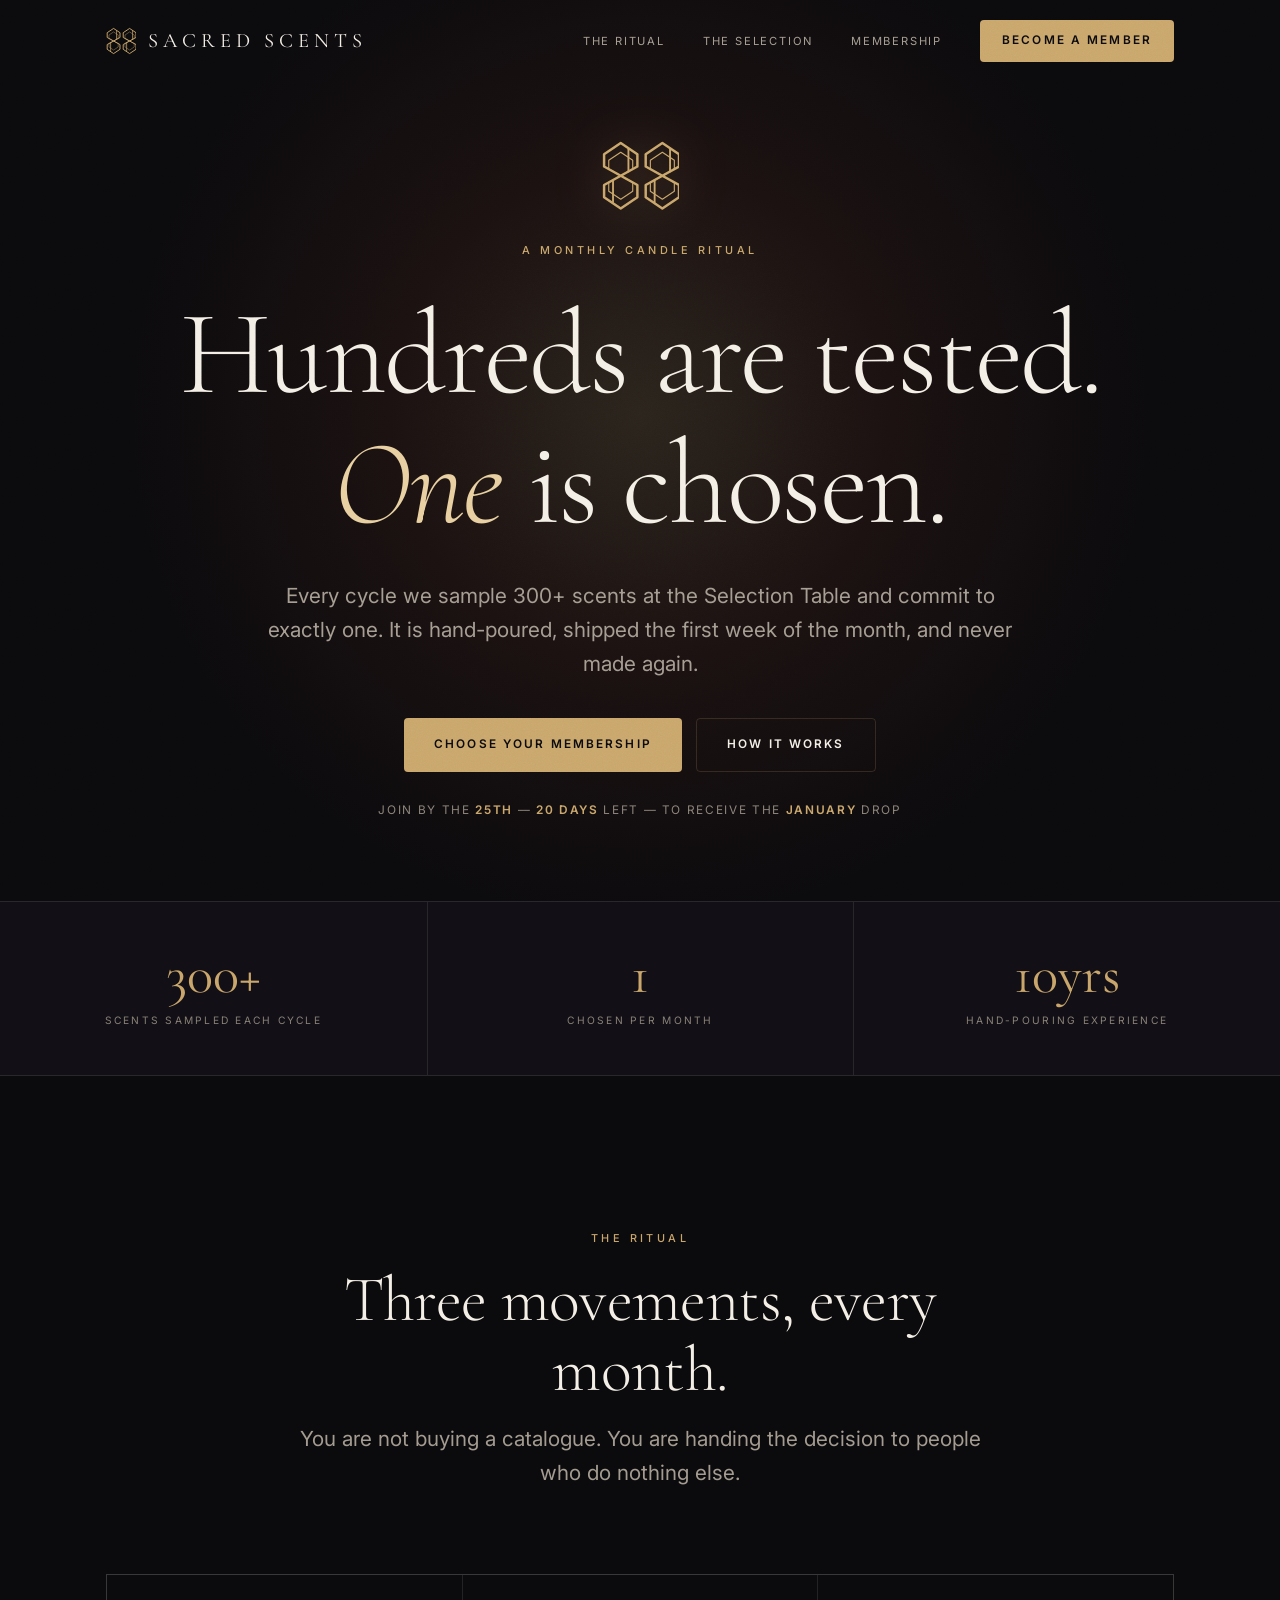
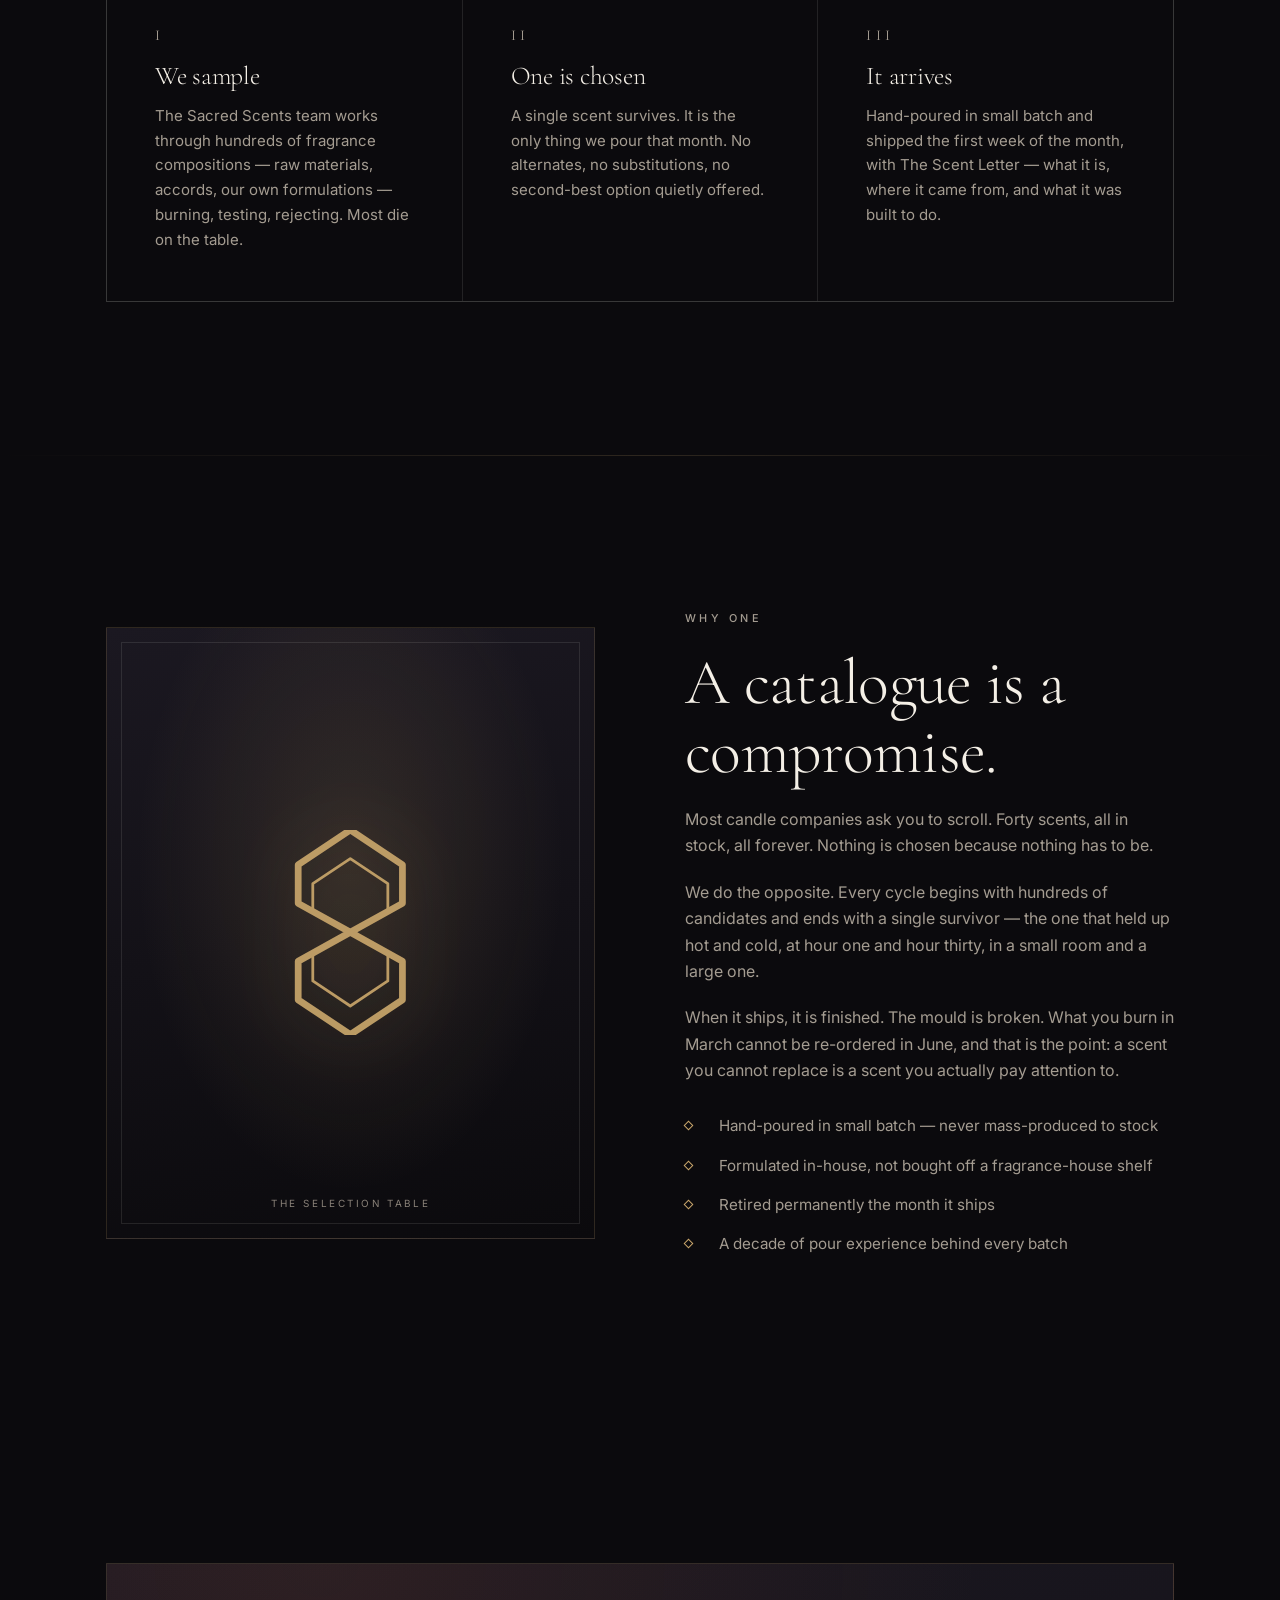
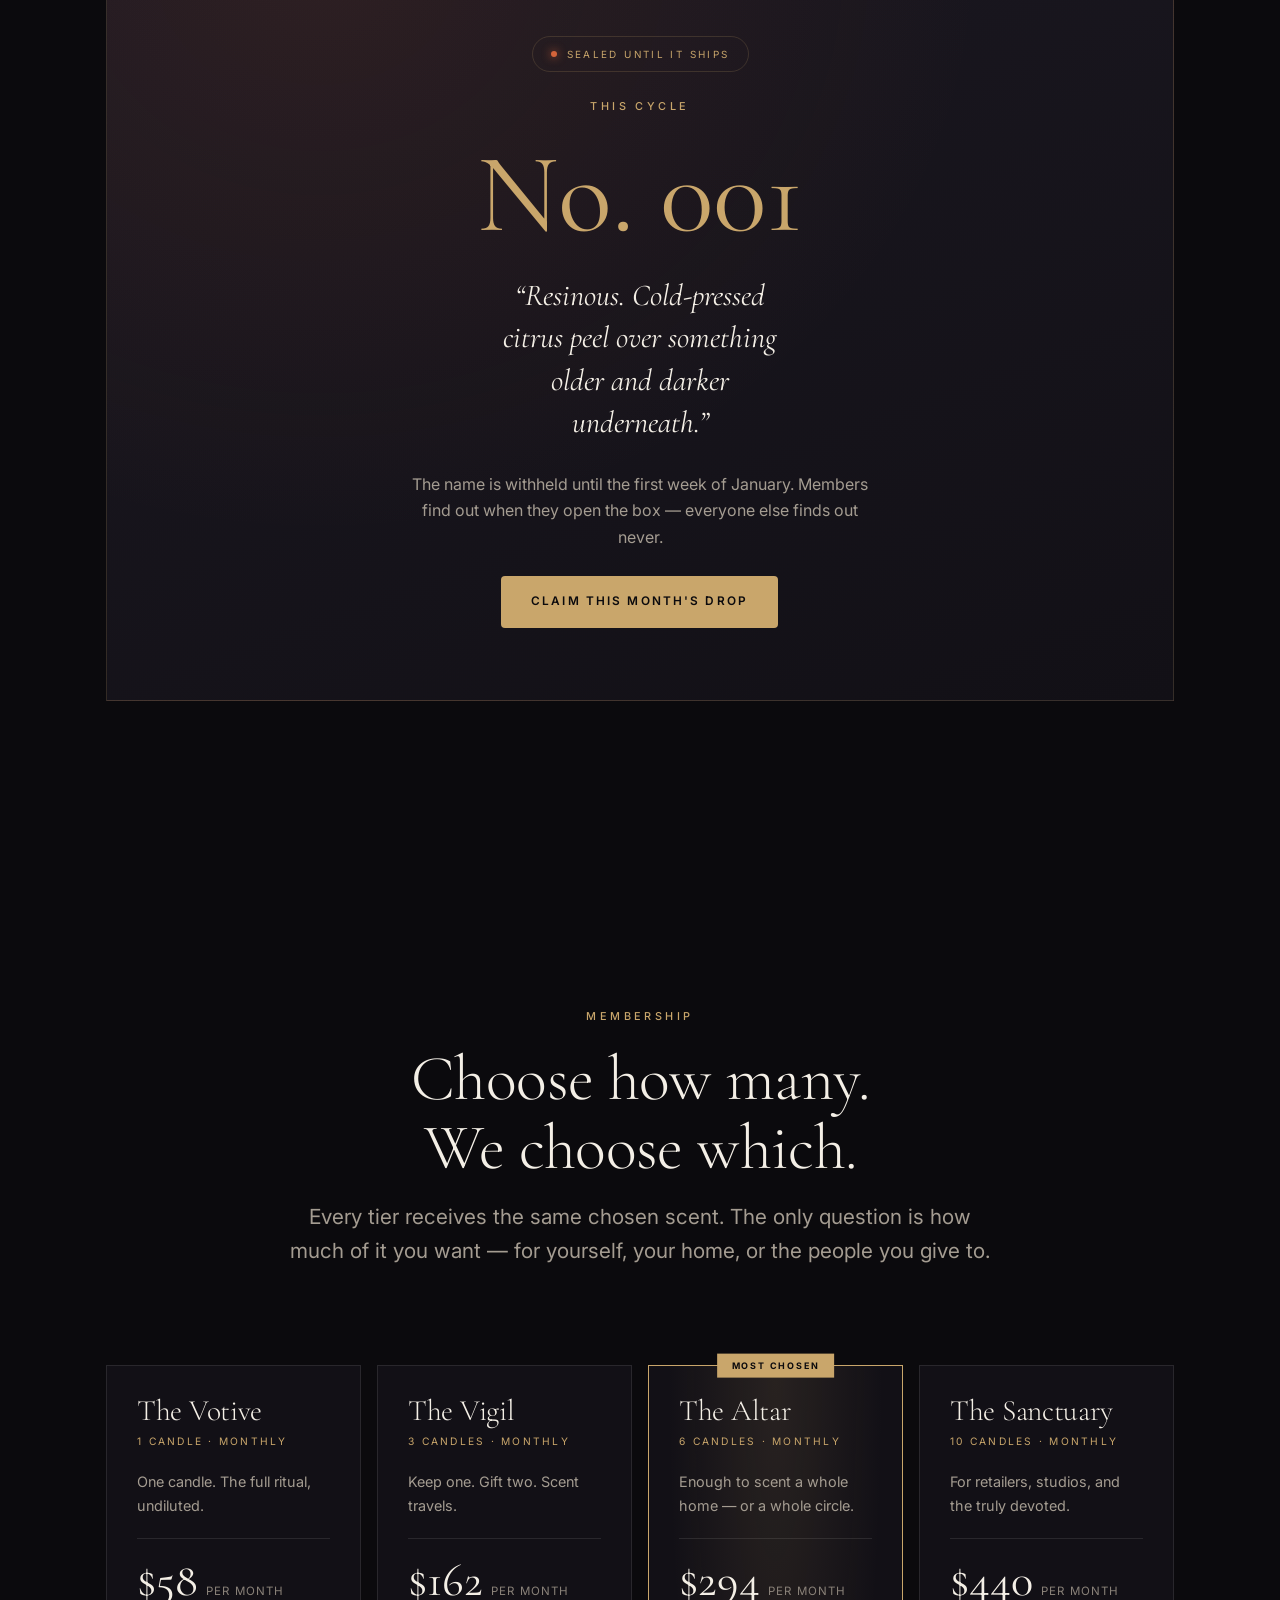
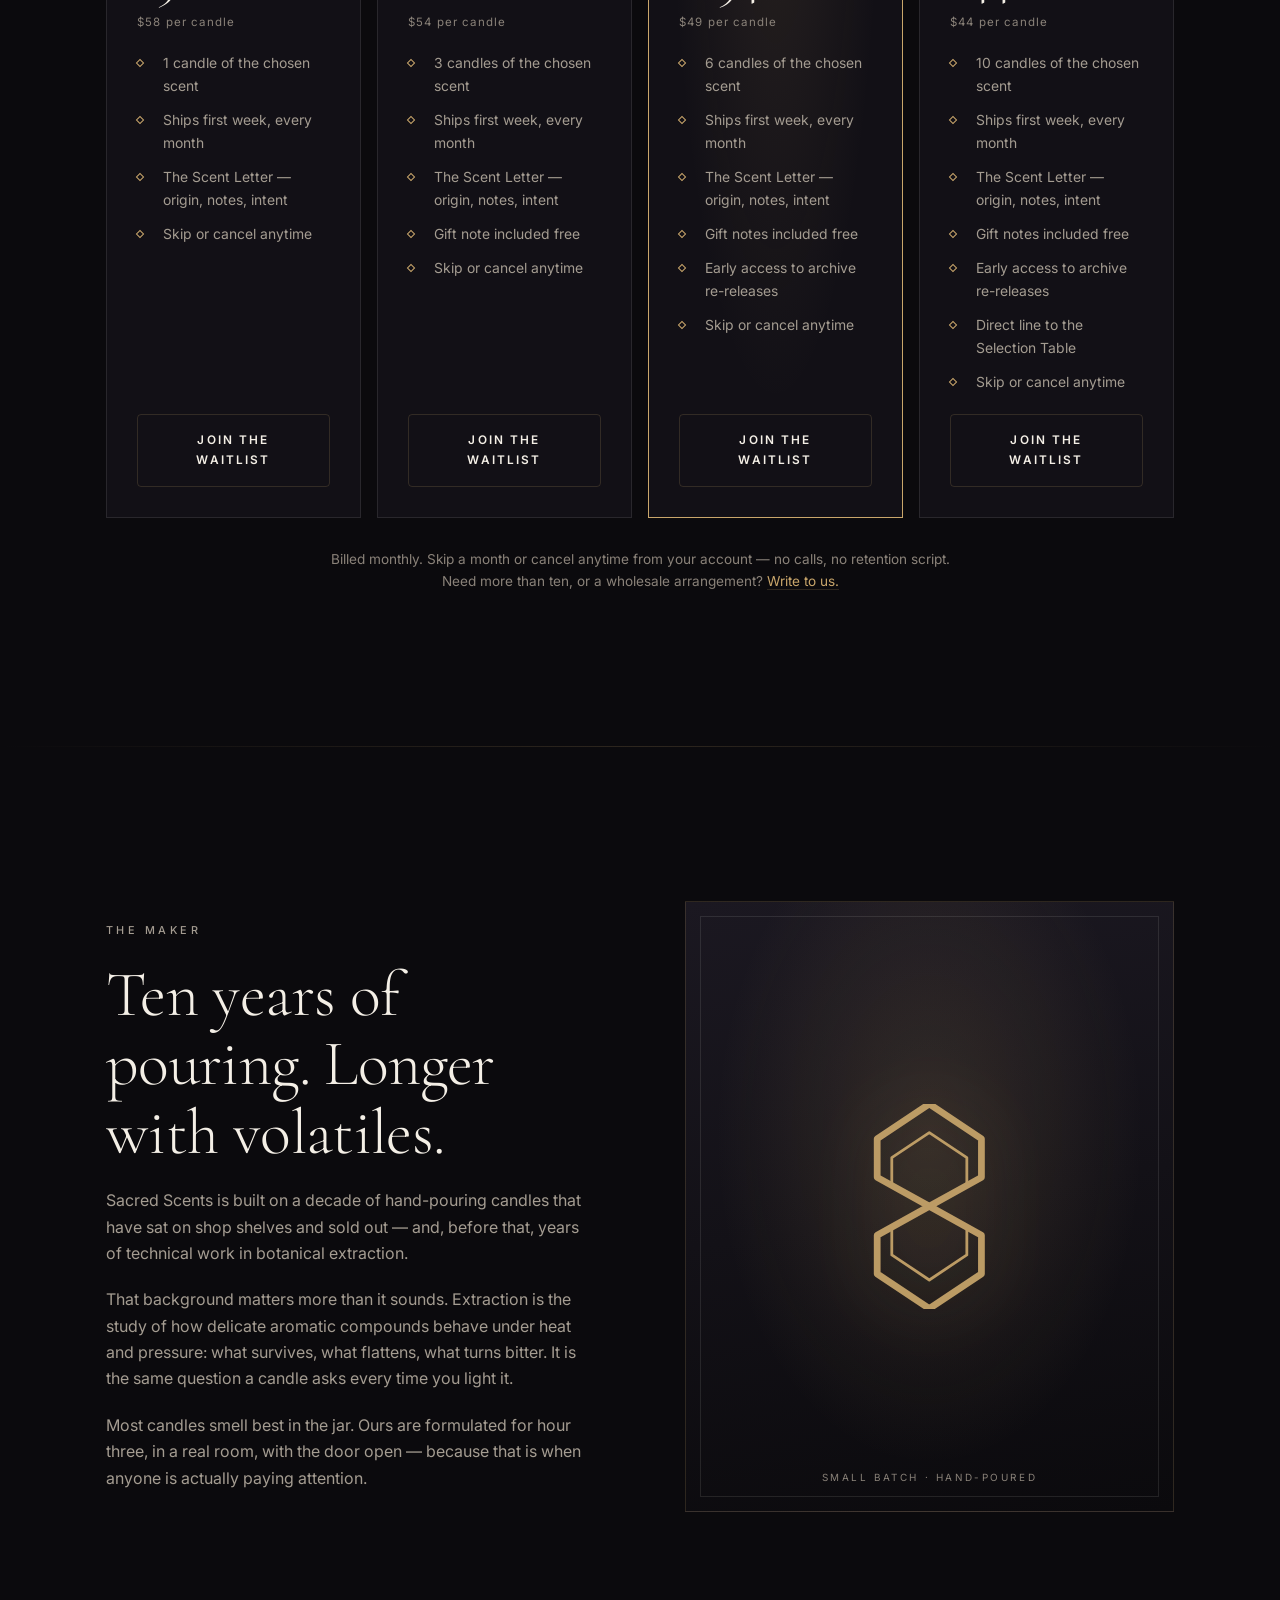
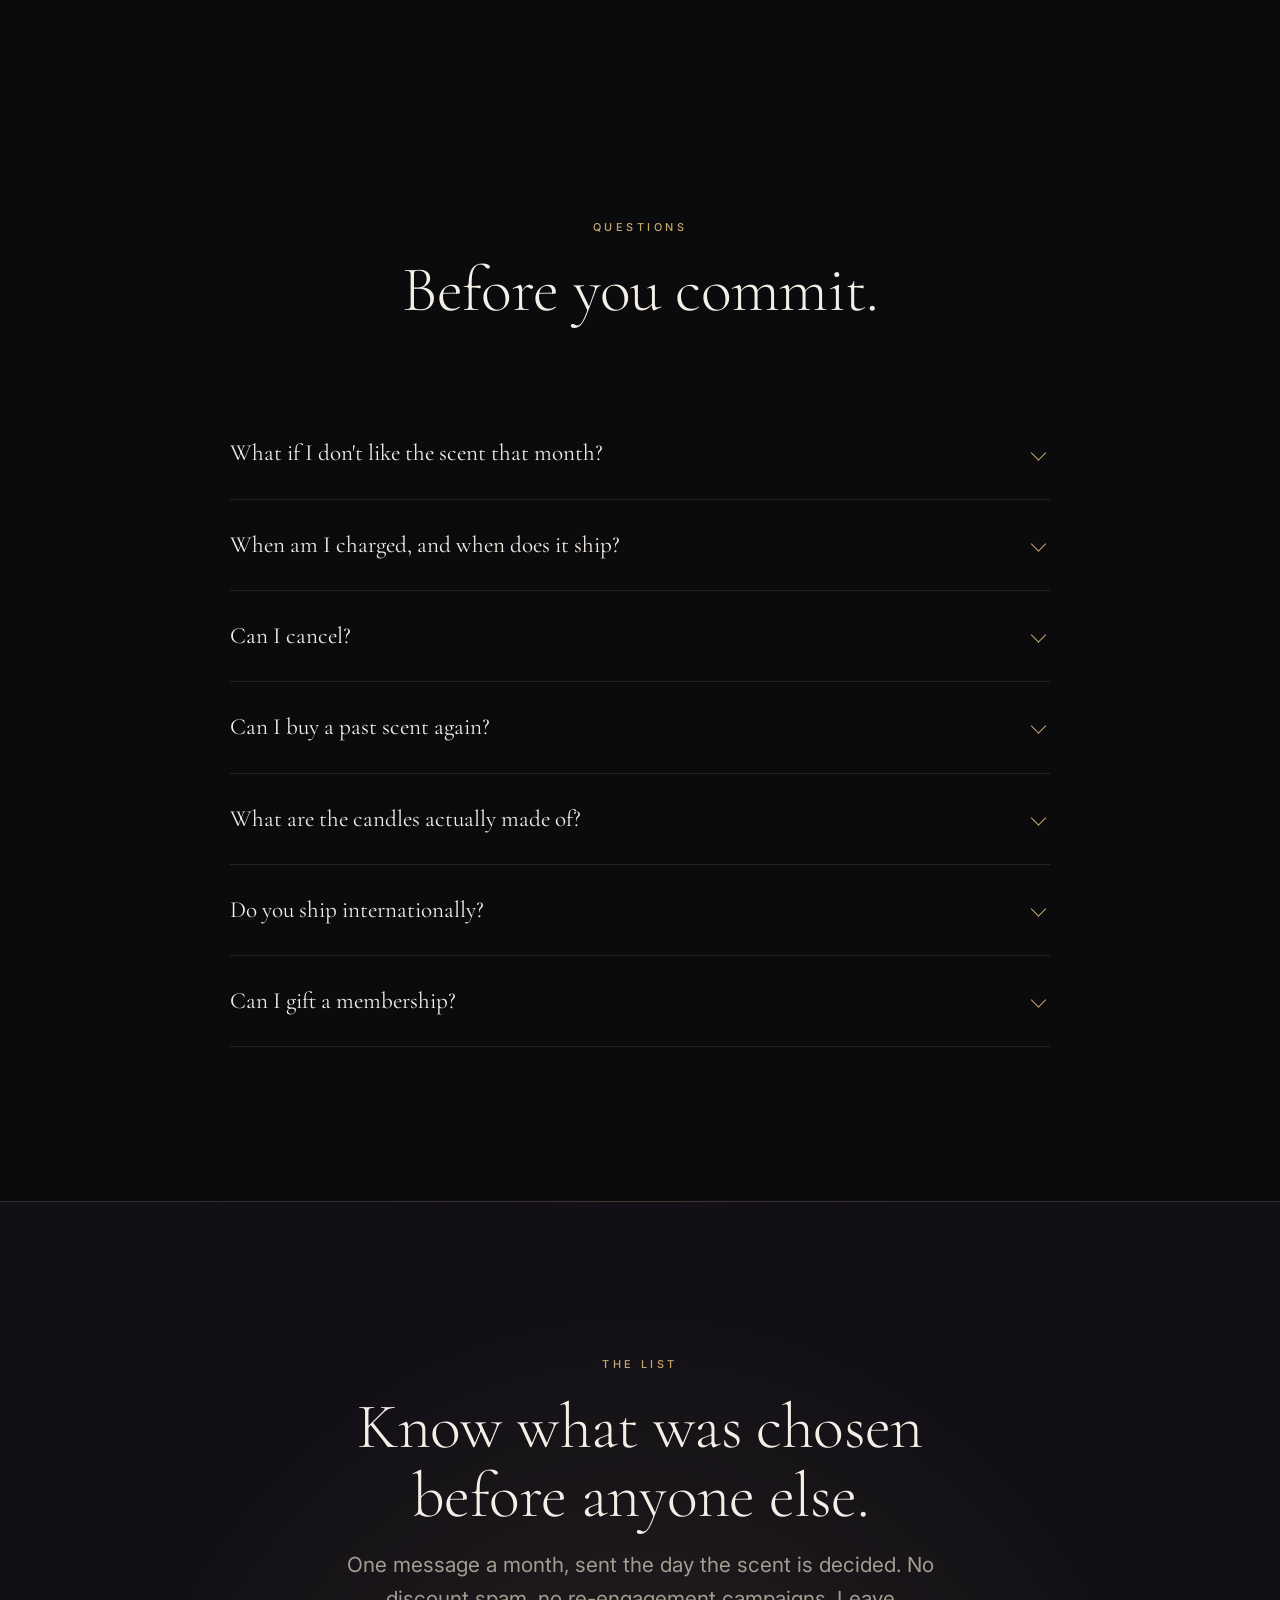
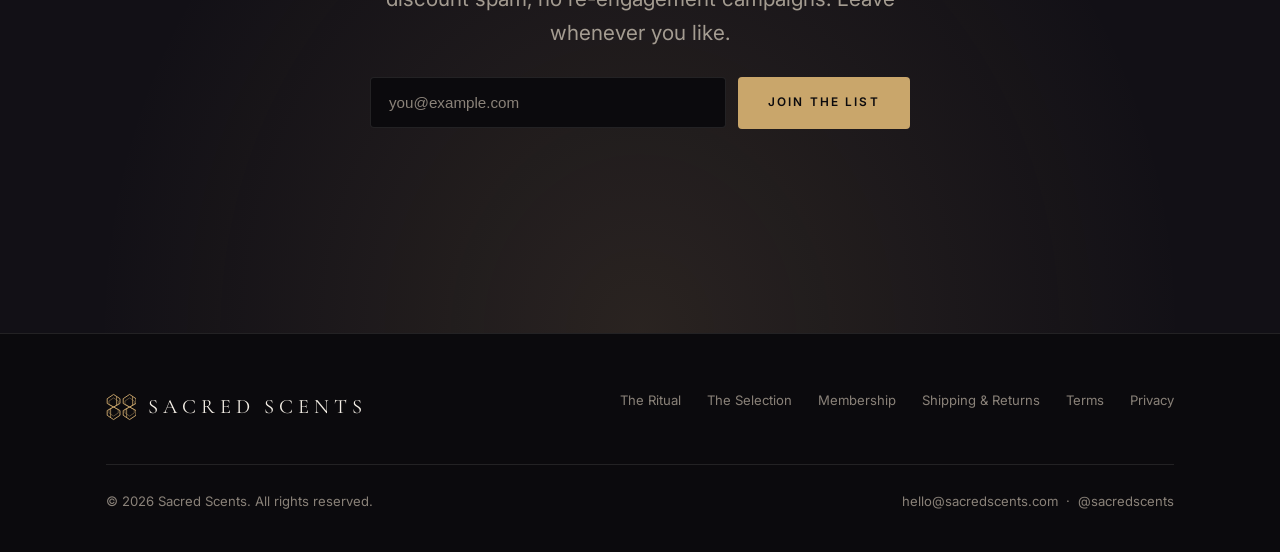
==== commit d32fc71d: "Replace logo with double-S monogram mark Swaps the placeholder arch-and-flame icon for a custom doub" ====
--- a/index.html
+++ b/index.html
@@ -27,11 +27,22 @@
 <header class="site-header">
   <div class="wrap header-inner">
     <a class="logo" href="#top" aria-label="Sacred Scents home">
-      <svg viewBox="0 0 64 64" fill="none" aria-hidden="true">
-        <path d="M13 59V30C13 17.8 21.5 8 32 4c10.5 4 19 13.8 19 26v29" stroke="currentColor" stroke-width="2.25" stroke-linecap="round" stroke-linejoin="round"/>
-        <path d="M7 59h50" stroke="currentColor" stroke-width="2.25" stroke-linecap="round"/>
-        <path d="M24 13l-3-3M40 13l3-3" stroke="currentColor" stroke-width="2" stroke-linecap="round"/>
-        <path d="M32 19c5.2 6.6 9.4 10.4 9.4 16.2a9.4 9.4 0 1 1-18.8 0C22.6 29.4 26.8 25.6 32 19Z" fill="currentColor"/>
+      <svg viewBox="6 14 253 232" fill="none" aria-hidden="true">
+        <defs>
+          <path id="ssg-header" d="M70,4 L124,40 L124,80 L70,110 L124,140 L124,180 L70,216 L16,180 L16,140 L70,110 L16,80 L16,40 Z" fill="none"/>
+        </defs>
+        <g transform="translate(0,20)">
+          <use href="#ssg-header" stroke="currentColor" stroke-width="8" stroke-linejoin="round"/>
+          <use href="#ssg-header" stroke="currentColor" stroke-width="5" stroke-linejoin="round" transform="translate(70,110) scale(0.72) translate(-70,-110)"/>
+          <line x1="95" y1="24" x2="95" y2="96" stroke="currentColor" stroke-width="6" stroke-linecap="round"/>
+          <line x1="45" y1="124" x2="45" y2="196" stroke="currentColor" stroke-width="6" stroke-linecap="round"/>
+        </g>
+        <g transform="translate(135,20)">
+          <use href="#ssg-header" stroke="currentColor" stroke-width="8" stroke-linejoin="round"/>
+          <use href="#ssg-header" stroke="currentColor" stroke-width="5" stroke-linejoin="round" transform="translate(70,110) scale(0.72) translate(-70,-110)"/>
+          <line x1="95" y1="24" x2="95" y2="96" stroke="currentColor" stroke-width="6" stroke-linecap="round"/>
+          <line x1="45" y1="124" x2="45" y2="196" stroke="currentColor" stroke-width="6" stroke-linecap="round"/>
+        </g>
       </svg>
       <span class="logo-text">Sacred Scents</span>
     </a>
@@ -52,11 +63,22 @@
   <div class="hero-glow" aria-hidden="true"></div>
   <div class="wrap hero-inner">
 
-    <svg class="hero-mark" viewBox="0 0 64 64" fill="none" aria-hidden="true">
-      <path d="M13 59V30C13 17.8 21.5 8 32 4c10.5 4 19 13.8 19 26v29" stroke="currentColor" stroke-width="2.25" stroke-linecap="round" stroke-linejoin="round"/>
-      <path d="M7 59h50" stroke="currentColor" stroke-width="2.25" stroke-linecap="round"/>
-      <path d="M24 13l-3-3M40 13l3-3" stroke="currentColor" stroke-width="2" stroke-linecap="round"/>
-      <path d="M32 19c5.2 6.6 9.4 10.4 9.4 16.2a9.4 9.4 0 1 1-18.8 0C22.6 29.4 26.8 25.6 32 19Z" fill="currentColor"/>
+    <svg class="hero-mark" viewBox="6 14 253 232" fill="none" aria-hidden="true">
+      <defs>
+        <path id="ssg-hero" d="M70,4 L124,40 L124,80 L70,110 L124,140 L124,180 L70,216 L16,180 L16,140 L70,110 L16,80 L16,40 Z" fill="none"/>
+      </defs>
+      <g transform="translate(0,20)">
+        <use href="#ssg-hero" stroke="currentColor" stroke-width="8" stroke-linejoin="round"/>
+        <use href="#ssg-hero" stroke="currentColor" stroke-width="5" stroke-linejoin="round" transform="translate(70,110) scale(0.72) translate(-70,-110)"/>
+        <line x1="95" y1="24" x2="95" y2="96" stroke="currentColor" stroke-width="6" stroke-linecap="round"/>
+        <line x1="45" y1="124" x2="45" y2="196" stroke="currentColor" stroke-width="6" stroke-linecap="round"/>
+      </g>
+      <g transform="translate(135,20)">
+        <use href="#ssg-hero" stroke="currentColor" stroke-width="8" stroke-linejoin="round"/>
+        <use href="#ssg-hero" stroke="currentColor" stroke-width="5" stroke-linejoin="round" transform="translate(70,110) scale(0.72) translate(-70,-110)"/>
+        <line x1="95" y1="24" x2="95" y2="96" stroke="currentColor" stroke-width="6" stroke-linecap="round"/>
+        <line x1="45" y1="124" x2="45" y2="196" stroke="currentColor" stroke-width="6" stroke-linecap="round"/>
+      </g>
     </svg>
 
     <p class="eyebrow">A monthly candle ritual</p>
@@ -154,11 +176,12 @@
   <div class="wrap split">
 
     <div class="plate reveal">
-      <svg class="plate-mark" viewBox="0 0 64 64" fill="none" aria-hidden="true">
-        <path d="M13 59V30C13 17.8 21.5 8 32 4c10.5 4 19 13.8 19 26v29" stroke="currentColor" stroke-width="1.6" stroke-linecap="round" stroke-linejoin="round"/>
-        <path d="M7 59h50" stroke="currentColor" stroke-width="1.6" stroke-linecap="round"/>
-        <path d="M24 13l-3-3M40 13l3-3" stroke="currentColor" stroke-width="1.4" stroke-linecap="round"/>
-        <path d="M32 19c5.2 6.6 9.4 10.4 9.4 16.2a9.4 9.4 0 1 1-18.8 0C22.6 29.4 26.8 25.6 32 19Z" fill="currentColor"/>
+      <svg class="plate-mark" viewBox="-36 4 212 212" fill="none" aria-hidden="true">
+        <path d="M70,4 L124,40 L124,80 L70,110 L124,140 L124,180 L70,216 L16,180 L16,140 L70,110 L16,80 L16,40 Z"
+              stroke="currentColor" stroke-width="7" stroke-linejoin="round"/>
+        <path d="M70,4 L124,40 L124,80 L70,110 L124,140 L124,180 L70,216 L16,180 L16,140 L70,110 L16,80 L16,40 Z"
+              stroke="currentColor" stroke-width="4" stroke-linejoin="round"
+              transform="translate(70,110) scale(0.72) translate(-70,-110)"/>
       </svg>
       <p class="plate-caption">The Selection Table</p>
       <!-- TODO: swap this plate for a real photograph of the pour room
@@ -265,11 +288,12 @@
     </div>
 
     <div class="plate reveal">
-      <svg class="plate-mark" viewBox="0 0 64 64" fill="none" aria-hidden="true">
-        <path d="M13 59V30C13 17.8 21.5 8 32 4c10.5 4 19 13.8 19 26v29" stroke="currentColor" stroke-width="1.6" stroke-linecap="round" stroke-linejoin="round"/>
-        <path d="M7 59h50" stroke="currentColor" stroke-width="1.6" stroke-linecap="round"/>
-        <path d="M24 13l-3-3M40 13l3-3" stroke="currentColor" stroke-width="1.4" stroke-linecap="round"/>
-        <path d="M32 19c5.2 6.6 9.4 10.4 9.4 16.2a9.4 9.4 0 1 1-18.8 0C22.6 29.4 26.8 25.6 32 19Z" fill="currentColor"/>
+      <svg class="plate-mark" viewBox="-36 4 212 212" fill="none" aria-hidden="true">
+        <path d="M70,4 L124,40 L124,80 L70,110 L124,140 L124,180 L70,216 L16,180 L16,140 L70,110 L16,80 L16,40 Z"
+              stroke="currentColor" stroke-width="7" stroke-linejoin="round"/>
+        <path d="M70,4 L124,40 L124,80 L70,110 L124,140 L124,180 L70,216 L16,180 L16,140 L70,110 L16,80 L16,40 Z"
+              stroke="currentColor" stroke-width="4" stroke-linejoin="round"
+              transform="translate(70,110) scale(0.72) translate(-70,-110)"/>
       </svg>
       <p class="plate-caption">Small batch &middot; hand-poured</p>
       <!-- TODO: swap for a photograph of a candle burning, or the pour itself. -->
@@ -414,10 +438,22 @@
 
     <div class="footer-top">
       <a class="logo" href="#top" aria-label="Sacred Scents home">
-        <svg viewBox="0 0 64 64" fill="none" aria-hidden="true">
-          <path d="M13 59V30C13 17.8 21.5 8 32 4c10.5 4 19 13.8 19 26v29" stroke="currentColor" stroke-width="2.25" stroke-linecap="round" stroke-linejoin="round"/>
-          <path d="M7 59h50" stroke="currentColor" stroke-width="2.25" stroke-linecap="round"/>
-          <path d="M32 19c5.2 6.6 9.4 10.4 9.4 16.2a9.4 9.4 0 1 1-18.8 0C22.6 29.4 26.8 25.6 32 19Z" fill="currentColor"/>
+        <svg viewBox="6 14 253 232" fill="none" aria-hidden="true">
+          <defs>
+            <path id="ssg-footer" d="M70,4 L124,40 L124,80 L70,110 L124,140 L124,180 L70,216 L16,180 L16,140 L70,110 L16,80 L16,40 Z" fill="none"/>
+          </defs>
+          <g transform="translate(0,20)">
+            <use href="#ssg-footer" stroke="currentColor" stroke-width="8" stroke-linejoin="round"/>
+            <use href="#ssg-footer" stroke="currentColor" stroke-width="5" stroke-linejoin="round" transform="translate(70,110) scale(0.72) translate(-70,-110)"/>
+            <line x1="95" y1="24" x2="95" y2="96" stroke="currentColor" stroke-width="6" stroke-linecap="round"/>
+            <line x1="45" y1="124" x2="45" y2="196" stroke="currentColor" stroke-width="6" stroke-linecap="round"/>
+          </g>
+          <g transform="translate(135,20)">
+            <use href="#ssg-footer" stroke="currentColor" stroke-width="8" stroke-linejoin="round"/>
+            <use href="#ssg-footer" stroke="currentColor" stroke-width="5" stroke-linejoin="round" transform="translate(70,110) scale(0.72) translate(-70,-110)"/>
+            <line x1="95" y1="24" x2="95" y2="96" stroke="currentColor" stroke-width="6" stroke-linecap="round"/>
+            <line x1="45" y1="124" x2="45" y2="196" stroke="currentColor" stroke-width="6" stroke-linecap="round"/>
+          </g>
         </svg>
         <span class="logo-text">Sacred Scents</span>
       </a>
